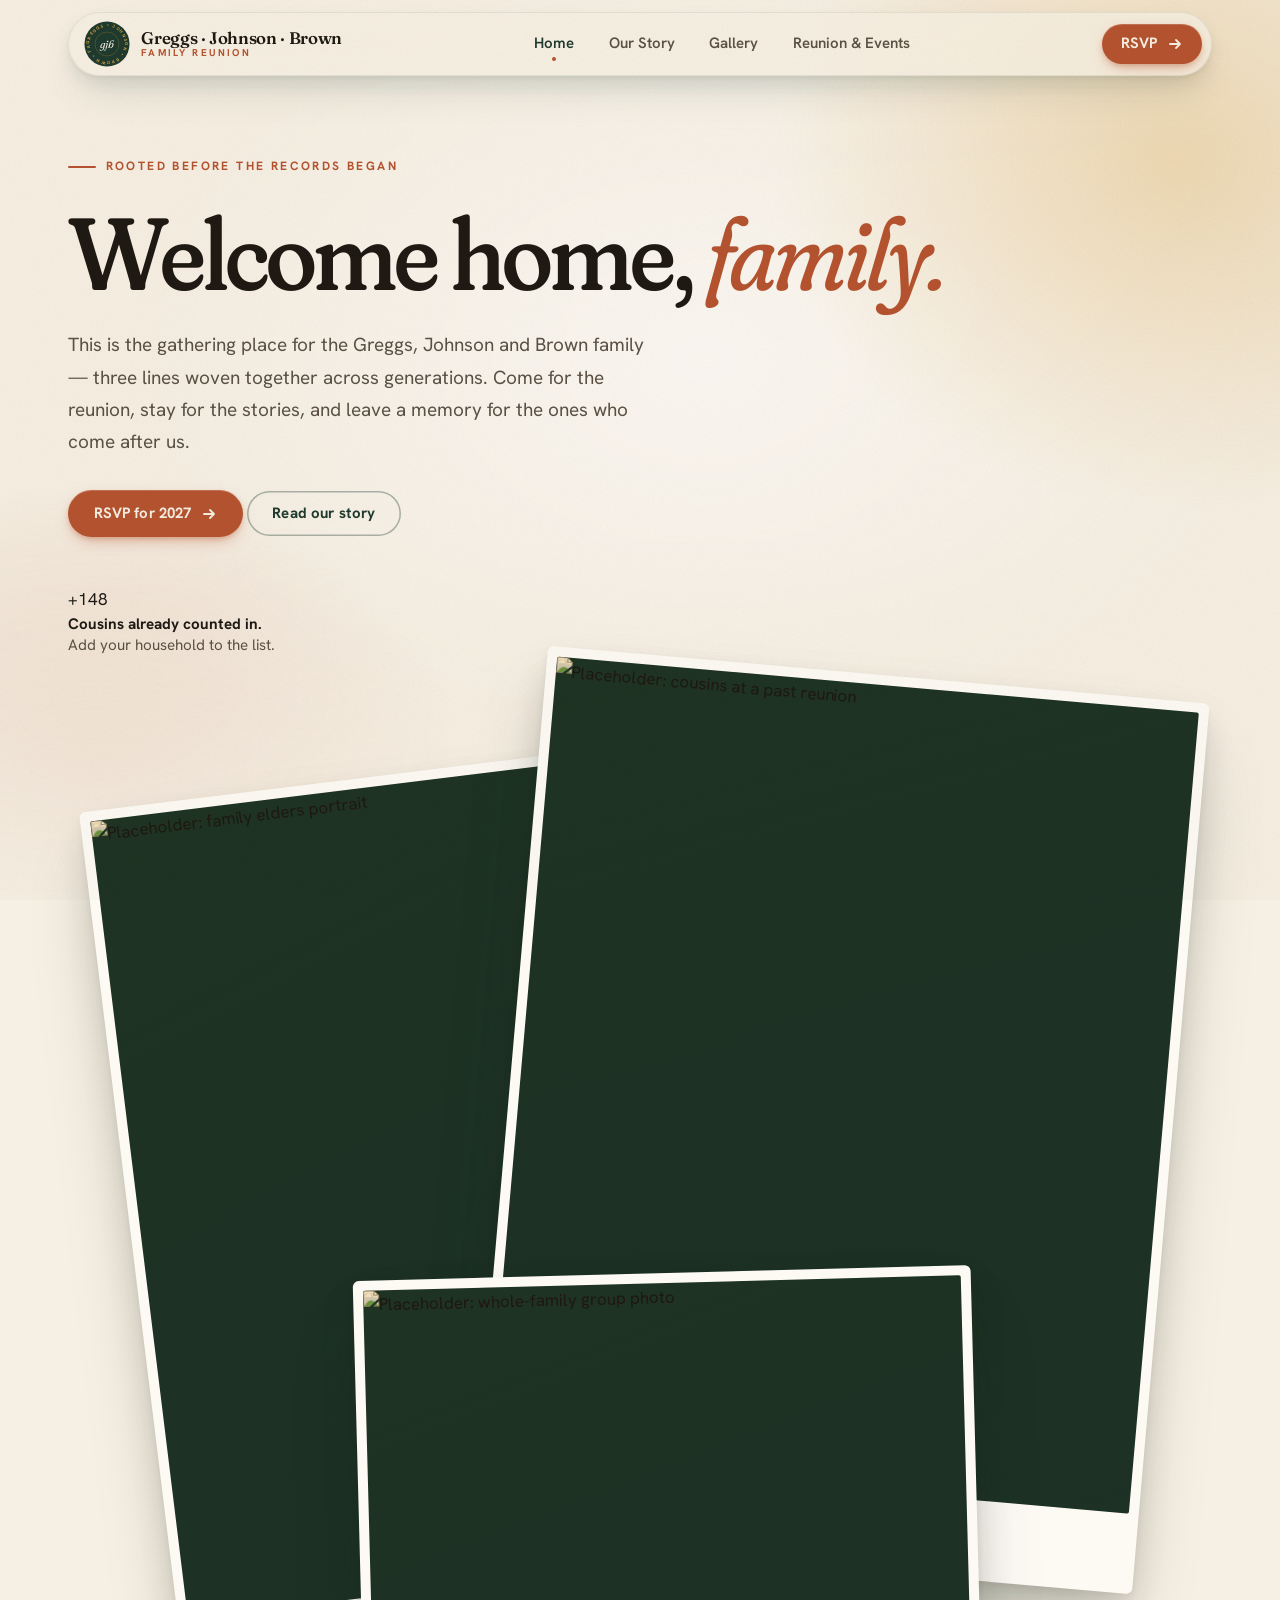
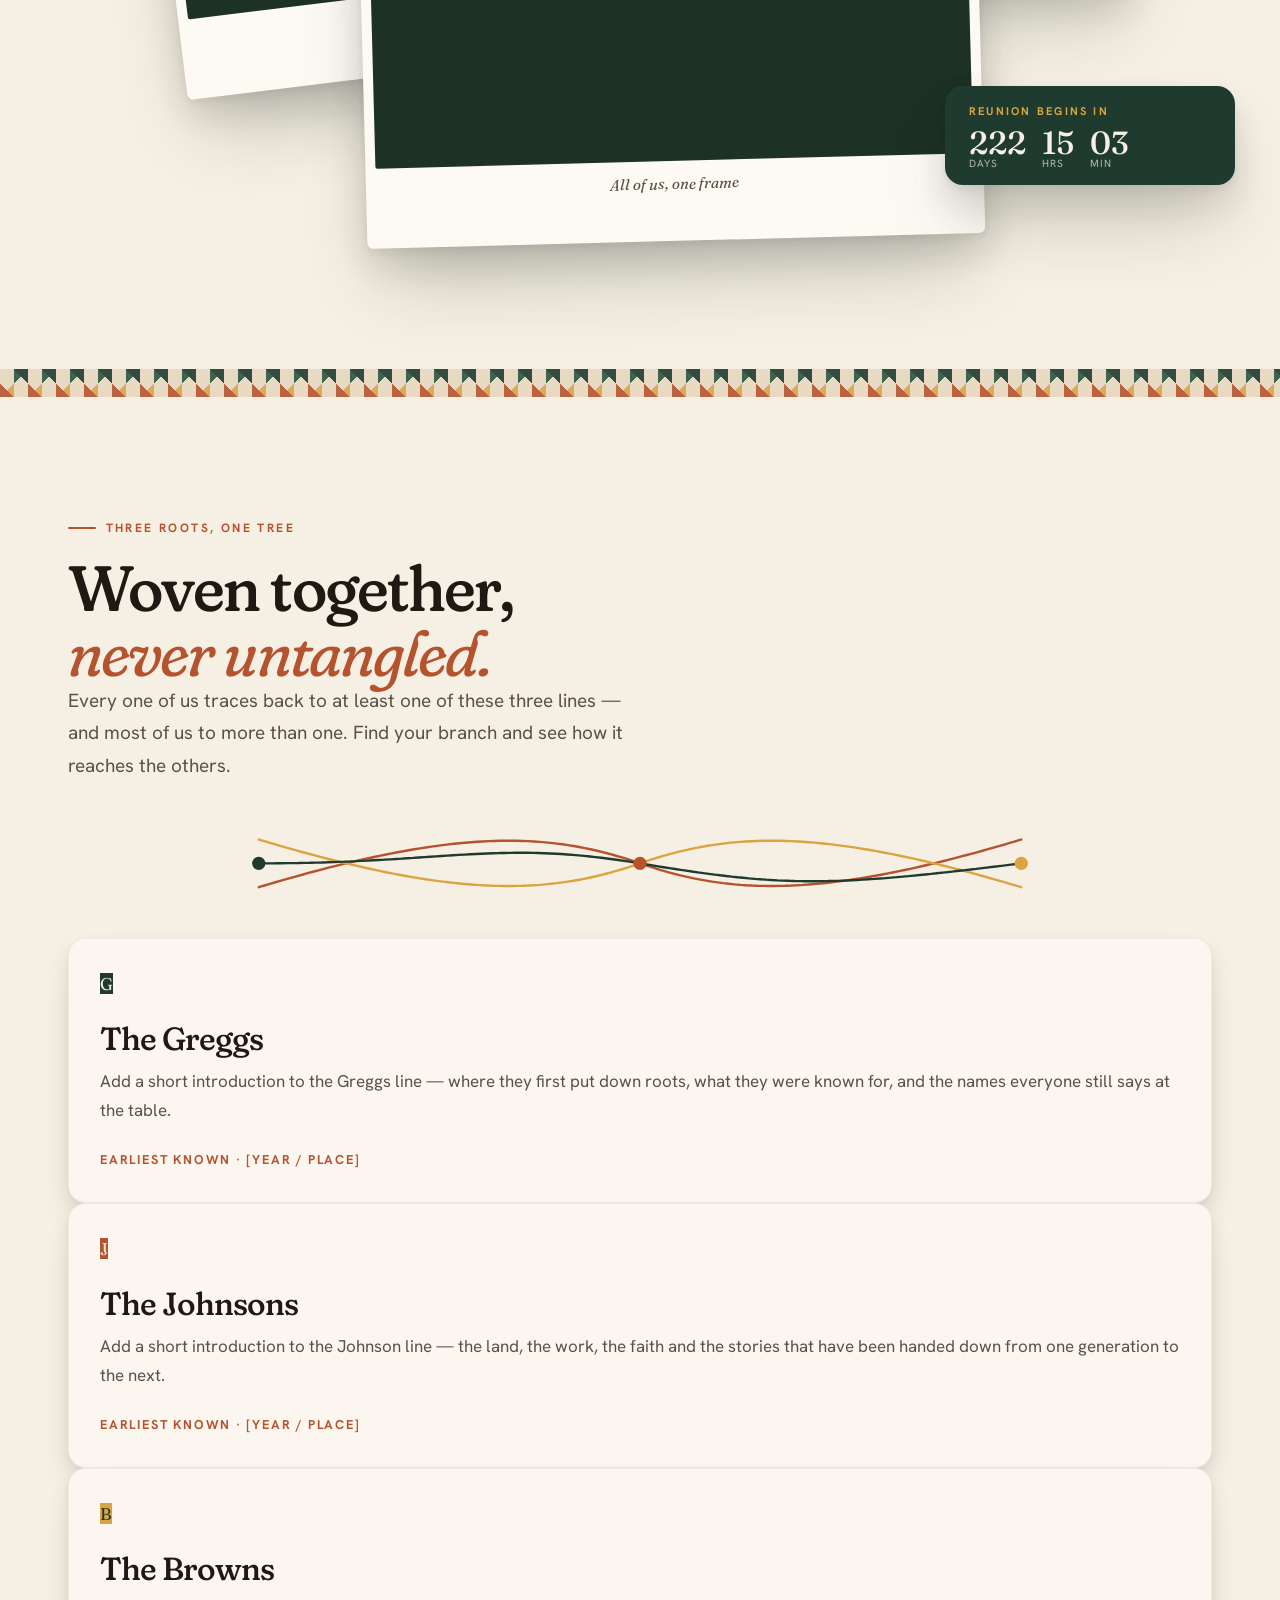
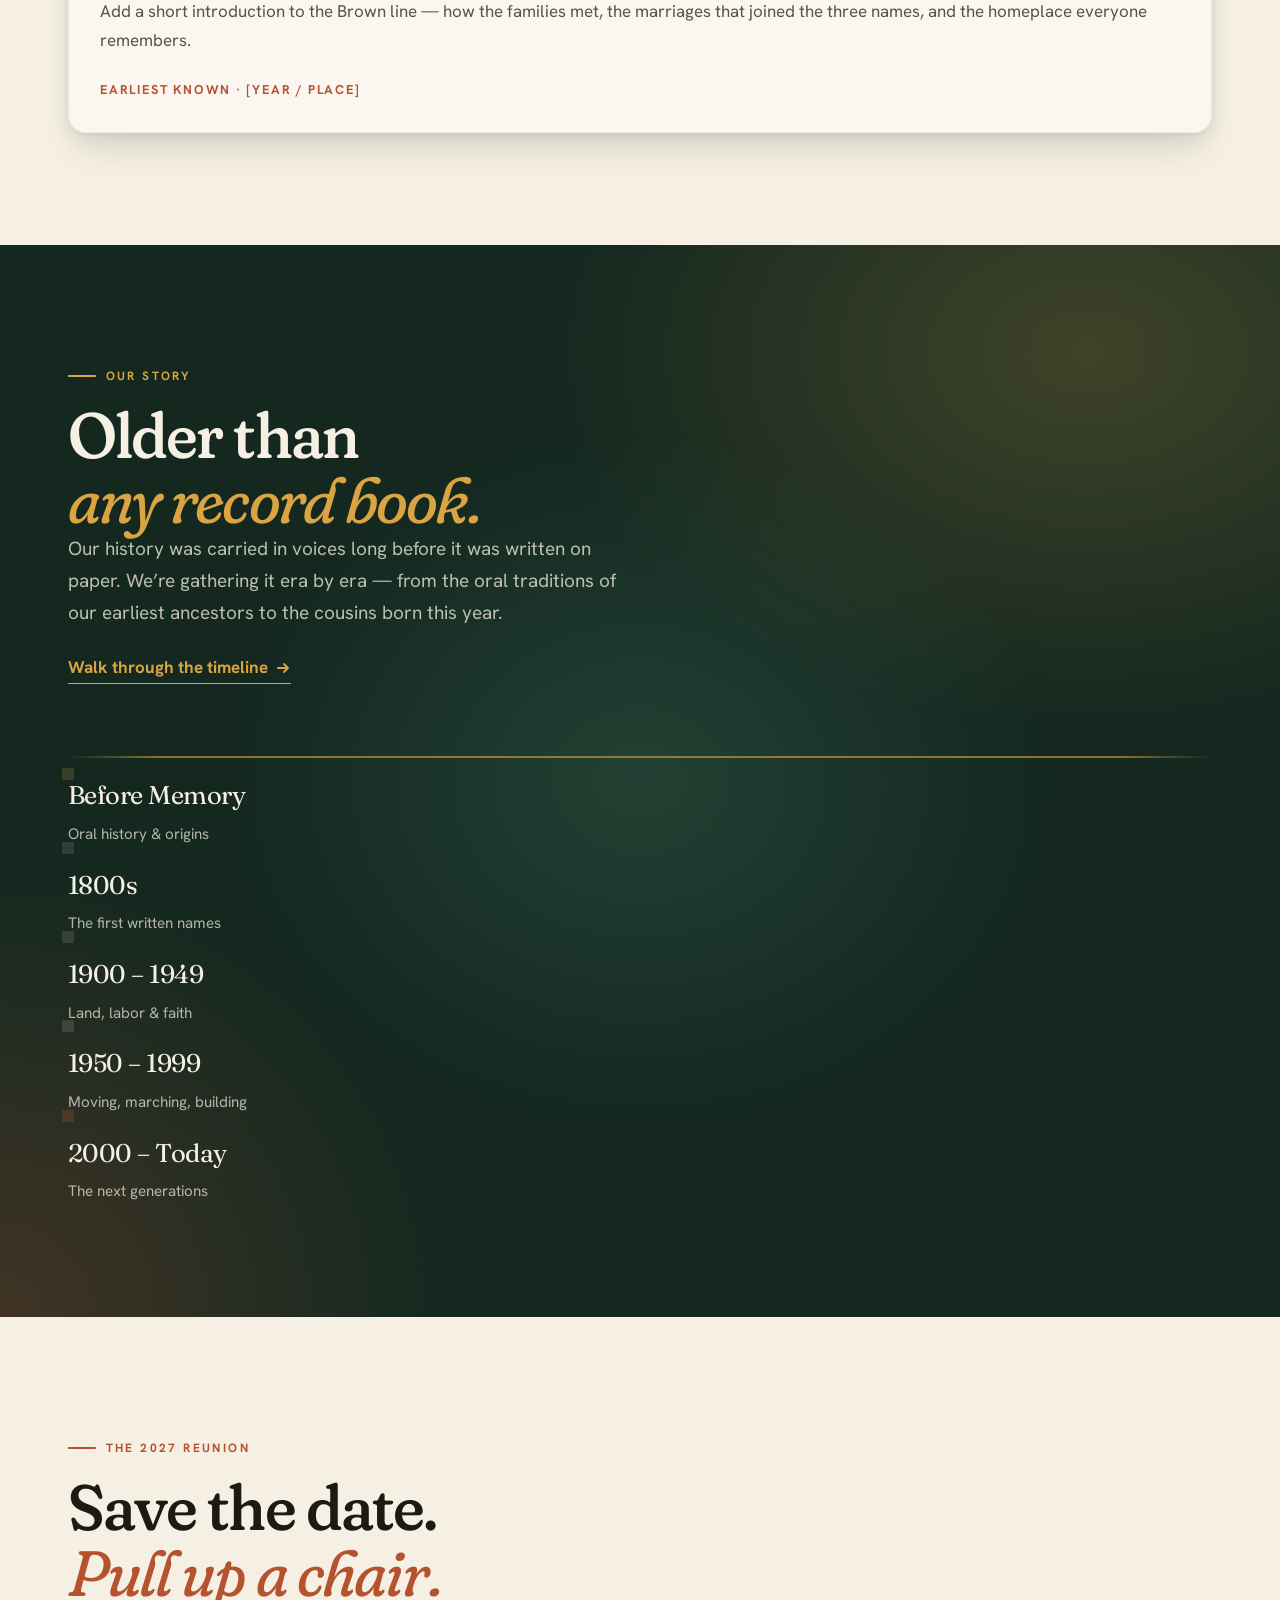
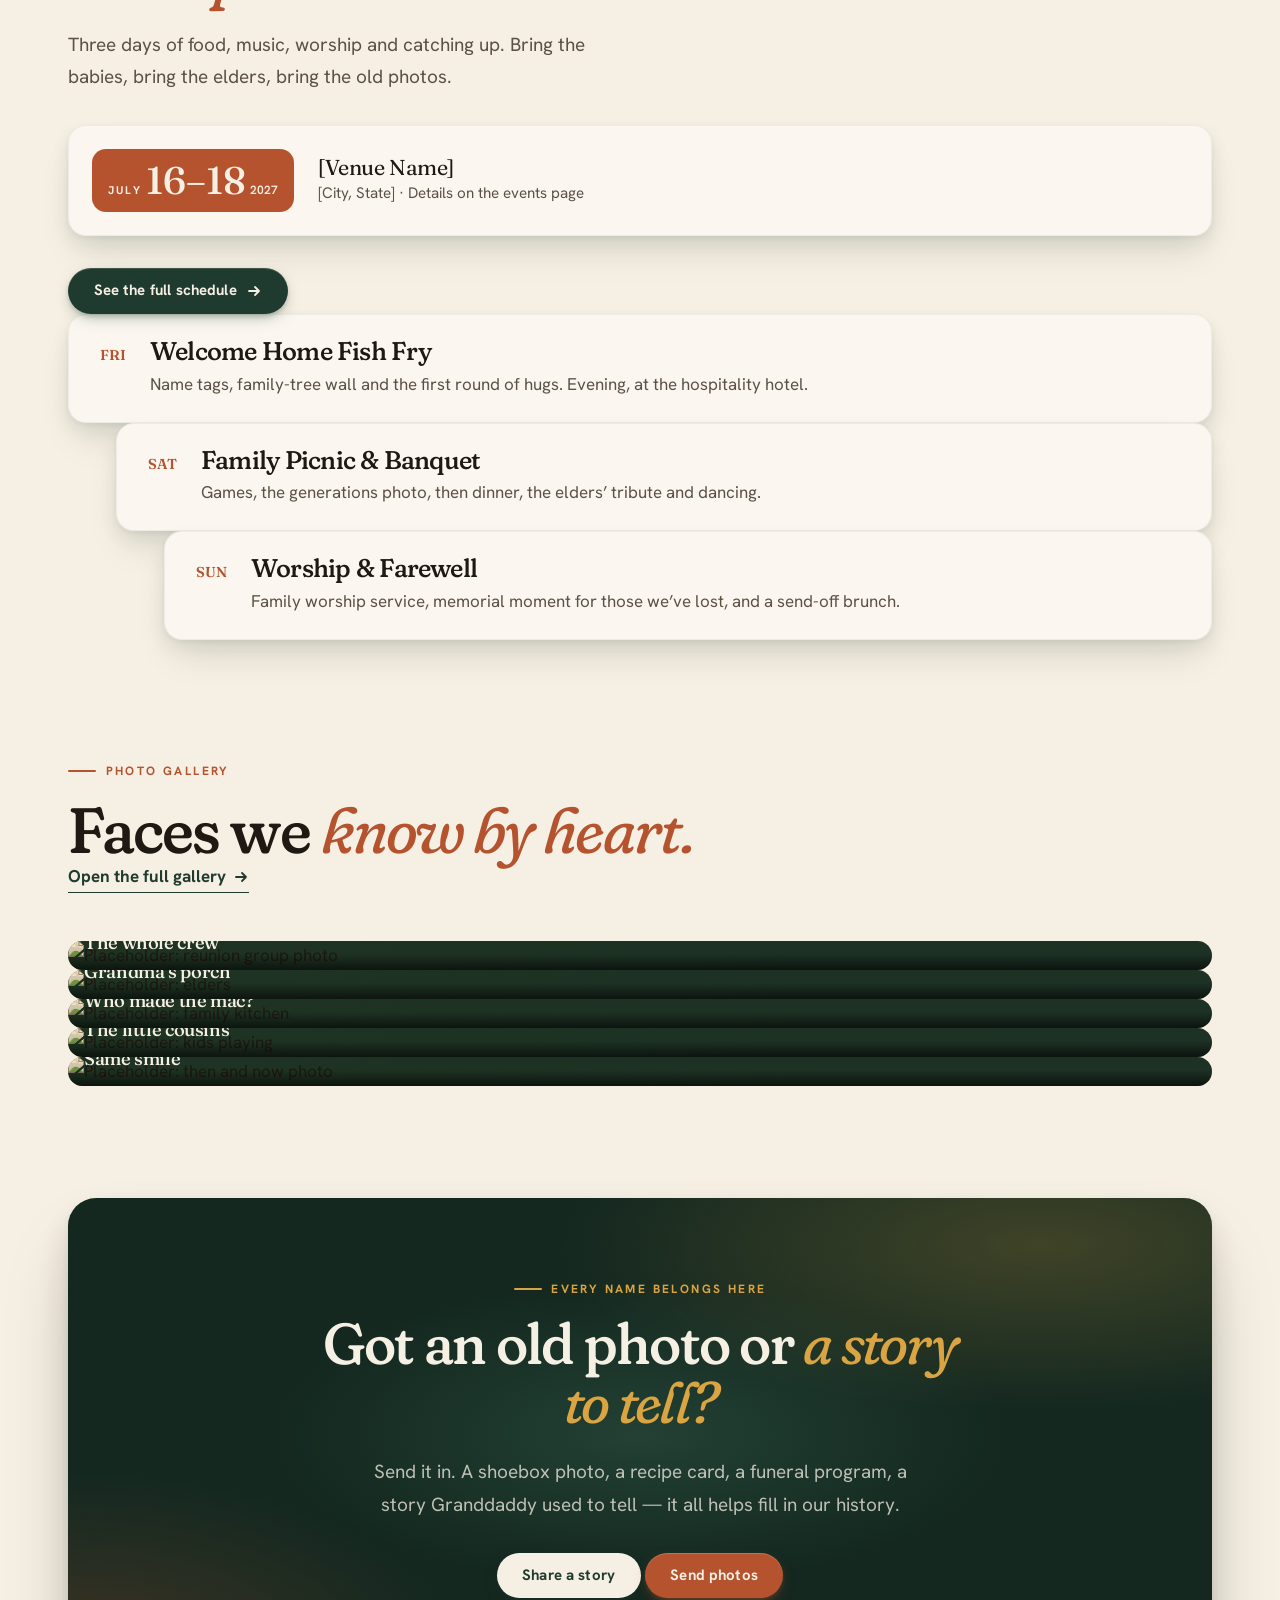
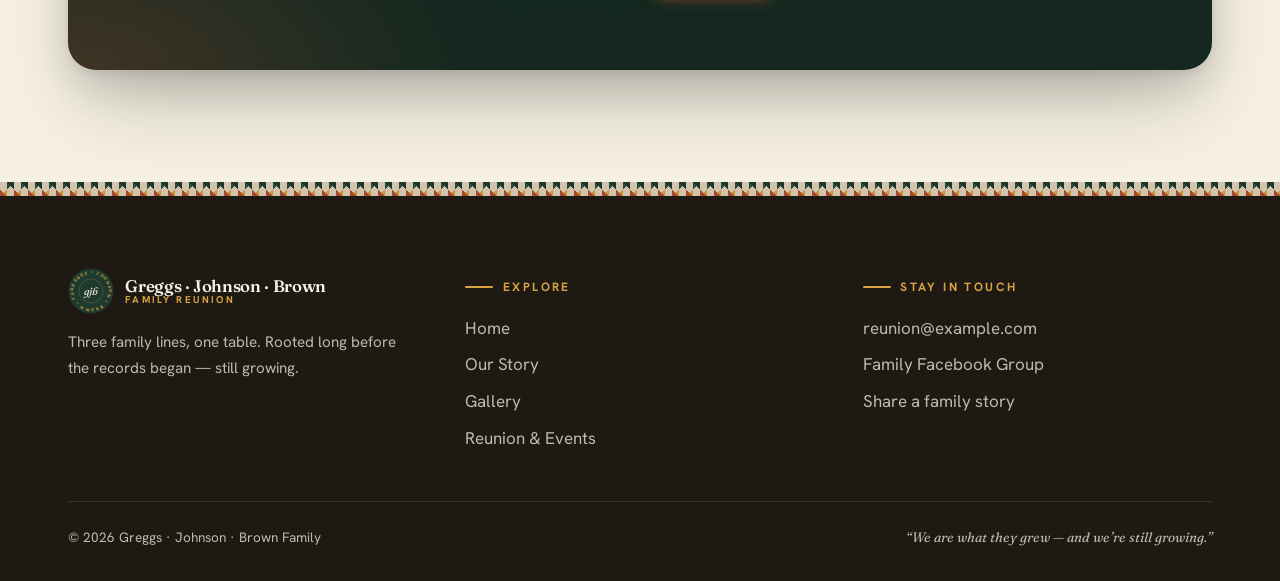
==== index.html @ fdebd54a "Greggs Johnson Brown family reunion website Home, Our Story (history by era), Gallery with family tr" ====
<!doctype html>
<html lang="en">
<head>
  <meta charset="utf-8">
  <meta name="viewport" content="width=device-width, initial-scale=1">
  <title>Greggs · Johnson · Brown Family Reunion</title>
  <meta name="description" content="Welcome home. The official gathering place for the Greggs, Johnson and Brown family — our story, our photos and our reunion.">
  <link rel="preconnect" href="https://fonts.googleapis.com">
  <link rel="preconnect" href="https://fonts.gstatic.com" crossorigin>
  <link href="https://fonts.googleapis.com/css2?family=Fraunces:ital,opsz,wght,SOFT,WONK@0,9..144,300..700,0..100,0..1;1,9..144,300..700,0..100,0..1&family=Hanken+Grotesk:wght@400;500;600;700&display=swap" rel="stylesheet">
  <script src="https://cdn.tailwindcss.com"></script>
  <script src="assets/tw-config.js"></script>
  <link rel="stylesheet" href="assets/site.css">
  <style>
    .stack { position: relative; aspect-ratio: 1 / 1.05; }
    .stack .polaroid { position: absolute; width: 58%; }
    .stack .p1 { left: 2%; top: 8%; transform: rotate(-7deg); z-index: 1; }
    .stack .p2 { right: 0; top: 0; transform: rotate(5deg); z-index: 2; }
    .stack .p3 { left: 22%; bottom: 0; transform: rotate(-1.5deg); z-index: 3; width: 54%; }
    .stack .polaroid:hover { transform: rotate(0) translateY(-8px) scale(1.03); z-index: 5; }
    .float-count { position: absolute; z-index: 6; right: -2%; bottom: 6%; width: min(290px, 70%); }
    .braid path { stroke-dasharray: 6 0; }
    .root-card { transition: transform .6s var(--ease-spring); }
    .root-card:hover { transform: translateY(-6px); }
    .era-pill { transition: transform .5s var(--ease-spring); text-decoration: none; }
    .era-pill:hover { transform: translateY(-6px); }
    .era-pill:active { transform: translateY(-2px) scale(.98); }
    .era-pill:focus-visible { outline: 3px solid var(--gold); outline-offset: 4px; border-radius: 16px; }
    .era-pill .dot { transition: transform .5s var(--ease-spring); }
    .era-pill:hover .dot { transform: scale(1.5); }
    .mosaic a { display: block; height: 100%; text-decoration: none; }
    .mosaic a:hover img { transform: scale(1.06); }
    .mosaic a:active img { transform: scale(1.02); }
    .mosaic a:focus-visible { outline: 3px solid var(--gold); outline-offset: 4px; border-radius: var(--radius); }
  </style>
</head>
<body>
  <header id="site-header"></header>

  <main>
    <!-- HERO -->
    <section class="relative isolate" style="padding-block: var(--s-7) var(--s-8)">
      <div class="hero-bg"></div>
      <div class="wrap grid items-center gap-16 lg:grid-cols-[1.1fr_1fr]">
        <div>
          <p class="eyebrow rise d1">Rooted before the records began</p>
          <h1 class="rise d2" style="font-size: clamp(3rem, 8.5vw, 6.4rem); margin-top: var(--s-4)">
            Welcome home, <em>family.</em>
          </h1>
          <p class="lede rise d3" style="margin-top: var(--s-4)">
            This is the gathering place for the Greggs, Johnson and Brown family — three lines woven
            together across generations. Come for the reunion, stay for the stories, and leave a
            memory for the ones who come after us.
          </p>
          <div class="flex flex-wrap gap-3 rise d4" style="margin-top: var(--s-5)">
            <a class="btn btn-clay" href="events.html#rsvp">RSVP for 2027
              <svg width="16" height="16" viewBox="0 0 16 16" fill="none" aria-hidden="true"><path d="M3 8h10m-4-4 4 4-4 4" stroke="currentColor" stroke-width="1.8" stroke-linecap="round" stroke-linejoin="round"/></svg>
            </a>
            <a class="btn btn-ghost" href="story.html">Read our story</a>
          </div>
          <div class="flex items-center gap-4 rise d5" style="margin-top: var(--s-6)">
            <div class="flex -space-x-3">
              <img class="h-11 w-11 rounded-full ring-4 ring-paper object-cover" src="https://placehold.co/88x88/2C5140/E6D6BE?text=+" alt="">
              <img class="h-11 w-11 rounded-full ring-4 ring-paper object-cover" src="https://placehold.co/88x88/B5532F/F6EFE3?text=+" alt="">
              <img class="h-11 w-11 rounded-full ring-4 ring-paper object-cover" src="https://placehold.co/88x88/D9A441/1F3A2E?text=+" alt="">
              <span class="grid h-11 w-11 place-items-center rounded-full bg-leaf text-paper text-xs font-bold ring-4 ring-paper">+148</span>
            </div>
            <p style="font-size:.95rem;color:var(--ink-soft);line-height:1.4"><b style="color:var(--ink)">Cousins already counted in.</b><br>Add your household to the list.</p>
          </div>
        </div>

        <div class="relative rise d3">
          <div class="stack">
            <figure class="polaroid p1">
              <div class="photo" style="aspect-ratio:4/5"><img src="https://placehold.co/600x750/2C5140/E6D6BE?text=Grandparents&font=playfair-display" alt="Placeholder: family elders portrait"></div>
              <figcaption>The elders, Sunday best</figcaption>
            </figure>
            <figure class="polaroid p2">
              <div class="photo" style="aspect-ratio:4/5"><img src="https://placehold.co/600x750/B5532F/F6EFE3?text=Cousins&font=playfair-display" alt="Placeholder: cousins at a past reunion"></div>
              <figcaption>Cousins, every summer</figcaption>
            </figure>
            <figure class="polaroid p3">
              <div class="photo" style="aspect-ratio:5/4"><img src="https://placehold.co/700x560/1F3A2E/D9A441?text=The+Whole+Family&font=playfair-display" alt="Placeholder: whole-family group photo"></div>
              <figcaption>All of us, one frame</figcaption>
            </figure>
          </div>
          <div class="float-count card card-float hidden sm:block" style="padding: var(--s-3) var(--s-4); background: var(--leaf); color: var(--paper)">
            <p style="font-size:.7rem;letter-spacing:.2em;text-transform:uppercase;font-weight:700;color:var(--gold)">Reunion begins in</p>
            <div style="display:flex;gap:var(--s-3);margin-top:.4rem;font-family:Fraunces,serif;line-height:1">
              <div><b data-count="d" style="font-size:2rem;font-weight:500">--</b><span style="display:block;font-size:.65rem;opacity:.7;font-family:Hanken Grotesk;letter-spacing:.1em">DAYS</span></div>
              <div><b data-count="h" style="font-size:2rem;font-weight:500">--</b><span style="display:block;font-size:.65rem;opacity:.7;font-family:Hanken Grotesk;letter-spacing:.1em">HRS</span></div>
              <div><b data-count="m" style="font-size:2rem;font-weight:500">--</b><span style="display:block;font-size:.65rem;opacity:.7;font-family:Hanken Grotesk;letter-spacing:.1em">MIN</span></div>
            </div>
          </div>
        </div>
      </div>
    </section>

    <div class="quilt"></div>

    <!-- THREE ROOTS -->
    <section style="padding-block: var(--s-8)">
      <div class="wrap">
        <div class="grid gap-8 lg:grid-cols-2 lg:items-end reveal">
          <div>
            <p class="eyebrow">Three roots, one tree</p>
            <h2 style="font-size: clamp(2.4rem, 5.5vw, 4rem); margin-top: var(--s-3)">Woven together,<br><em>never untangled.</em></h2>
          </div>
          <p class="lede">Every one of us traces back to at least one of these three lines — and most of us to more than one. Find your branch and see how it reaches the others.</p>
        </div>

        <svg class="braid hidden lg:block reveal" viewBox="0 0 1200 70" fill="none" aria-hidden="true" style="width:100%;margin-top:var(--s-6)">
          <path d="M200 60 C 400 0, 500 0, 600 35 S 800 70, 1000 10" stroke="#B5532F" stroke-width="2.5" stroke-linecap="round"/>
          <path d="M200 10 C 400 70, 500 70, 600 35 S 800 0, 1000 60" stroke="#D9A441" stroke-width="2.5" stroke-linecap="round"/>
          <path d="M200 35 C 400 35, 450 10, 600 35 S 800 60, 1000 35" stroke="#1F3A2E" stroke-width="2.5" stroke-linecap="round"/>
          <circle cx="200" cy="35" r="7" fill="#1F3A2E"/><circle cx="600" cy="35" r="7" fill="#B5532F"/><circle cx="1000" cy="35" r="7" fill="#D9A441"/>
        </svg>

        <div class="grid gap-6 md:grid-cols-3" style="margin-top: var(--s-5)">
          <article class="root-card card reveal" style="padding: var(--s-5)">
            <span class="grid h-14 w-14 place-items-center rounded-full font-display text-2xl italic" style="background:var(--leaf);color:var(--paper)">G</span>
            <h3 style="font-size:2rem;margin-top:var(--s-4)">The Greggs</h3>
            <p style="margin-top:var(--s-2);color:var(--ink-soft)">Add a short introduction to the Greggs line — where they first put down roots, what they were known for, and the names everyone still says at the table.</p>
            <p style="margin-top:var(--s-4);font-size:.8rem;letter-spacing:.14em;text-transform:uppercase;font-weight:700;color:var(--clay)">Earliest known · [Year / Place]</p>
          </article>
          <article class="root-card card reveal" style="padding: var(--s-5); transition-delay:.08s">
            <span class="grid h-14 w-14 place-items-center rounded-full font-display text-2xl italic" style="background:var(--clay);color:var(--paper)">J</span>
            <h3 style="font-size:2rem;margin-top:var(--s-4)">The Johnsons</h3>
            <p style="margin-top:var(--s-2);color:var(--ink-soft)">Add a short introduction to the Johnson line — the land, the work, the faith and the stories that have been handed down from one generation to the next.</p>
            <p style="margin-top:var(--s-4);font-size:.8rem;letter-spacing:.14em;text-transform:uppercase;font-weight:700;color:var(--clay)">Earliest known · [Year / Place]</p>
          </article>
          <article class="root-card card reveal" style="padding: var(--s-5); transition-delay:.16s">
            <span class="grid h-14 w-14 place-items-center rounded-full font-display text-2xl italic" style="background:var(--gold);color:var(--leaf)">B</span>
            <h3 style="font-size:2rem;margin-top:var(--s-4)">The Browns</h3>
            <p style="margin-top:var(--s-2);color:var(--ink-soft)">Add a short introduction to the Brown line — how the families met, the marriages that joined the three names, and the homeplace everyone remembers.</p>
            <p style="margin-top:var(--s-4);font-size:.8rem;letter-spacing:.14em;text-transform:uppercase;font-weight:700;color:var(--clay)">Earliest known · [Year / Place]</p>
          </article>
        </div>
      </div>
    </section>

    <!-- STORY TEASER / TIMELINE -->
    <section class="section-dark" style="padding-block: var(--s-8)">
      <div class="wrap">
        <div class="grid gap-8 lg:grid-cols-[1fr_1fr] lg:items-end reveal">
          <div>
            <p class="eyebrow">Our story</p>
            <h2 style="font-size: clamp(2.4rem, 5.5vw, 4rem); margin-top: var(--s-3)">Older than<br><em>any record book.</em></h2>
          </div>
          <div>
            <p class="lede">Our history was carried in voices long before it was written on paper. We’re gathering it era by era — from the oral traditions of our earliest ancestors to the cousins born this year.</p>
            <a class="link" href="story.html" style="margin-top:var(--s-4);color:var(--gold)">Walk through the timeline
              <svg width="16" height="16" viewBox="0 0 16 16" fill="none" aria-hidden="true"><path d="M3 8h10m-4-4 4 4-4 4" stroke="currentColor" stroke-width="1.8" stroke-linecap="round" stroke-linejoin="round"/></svg>
            </a>
          </div>
        </div>

        <div class="relative reveal" style="margin-top: var(--s-7)">
          <div class="absolute left-0 right-0 hidden md:block" style="top: 11px; height: 2px; background: linear-gradient(90deg, transparent, rgba(217,164,65,.6) 8%, rgba(217,164,65,.6) 92%, transparent)"></div>
          <div class="grid gap-6 sm:grid-cols-2 md:grid-cols-5">
            <a class="era-pill relative block" href="story.html#before">
              <span class="dot block h-6 w-6 rounded-full" style="background:var(--gold);box-shadow:0 0 0 6px rgba(217,164,65,.18)"></span>
              <p class="font-display" style="font-size:1.6rem;margin-top:var(--s-3);letter-spacing:-.02em">Before Memory</p>
              <p style="font-size:.95rem;opacity:.7;margin-top:.25rem">Oral history & origins</p>
            </a>
            <a class="era-pill relative block" href="story.html#era-1800s">
              <span class="dot block h-6 w-6 rounded-full" style="background:var(--paper);box-shadow:0 0 0 6px rgba(246,239,227,.12)"></span>
              <p class="font-display" style="font-size:1.6rem;margin-top:var(--s-3);letter-spacing:-.02em">1800s</p>
              <p style="font-size:.95rem;opacity:.7;margin-top:.25rem">The first written names</p>
            </a>
            <a class="era-pill relative block" href="story.html#era-1900s">
              <span class="dot block h-6 w-6 rounded-full" style="background:var(--paper);box-shadow:0 0 0 6px rgba(246,239,227,.12)"></span>
              <p class="font-display" style="font-size:1.6rem;margin-top:var(--s-3);letter-spacing:-.02em">1900 – 1949</p>
              <p style="font-size:.95rem;opacity:.7;margin-top:.25rem">Land, labor & faith</p>
            </a>
            <a class="era-pill relative block" href="story.html#era-1950s">
              <span class="dot block h-6 w-6 rounded-full" style="background:var(--paper);box-shadow:0 0 0 6px rgba(246,239,227,.12)"></span>
              <p class="font-display" style="font-size:1.6rem;margin-top:var(--s-3);letter-spacing:-.02em">1950 – 1999</p>
              <p style="font-size:.95rem;opacity:.7;margin-top:.25rem">Moving, marching, building</p>
            </a>
            <a class="era-pill relative block" href="story.html#era-2000s">
              <span class="dot block h-6 w-6 rounded-full" style="background:var(--clay);box-shadow:0 0 0 6px rgba(181,83,47,.25)"></span>
              <p class="font-display" style="font-size:1.6rem;margin-top:var(--s-3);letter-spacing:-.02em">2000 – Today</p>
              <p style="font-size:.95rem;opacity:.7;margin-top:.25rem">The next generations</p>
            </a>
          </div>
        </div>
      </div>
    </section>

    <!-- REUNION PREVIEW -->
    <section style="padding-block: var(--s-8)">
      <div class="wrap grid gap-10 lg:grid-cols-[0.9fr_1.1fr]">
        <div class="reveal">
          <p class="eyebrow">The 2027 reunion</p>
          <h2 style="font-size: clamp(2.4rem, 5.5vw, 4rem); margin-top: var(--s-3)">Save the date.<br><em>Pull up a chair.</em></h2>
          <p class="lede" style="margin-top: var(--s-4)">Three days of food, music, worship and catching up. Bring the babies, bring the elders, bring the old photos.</p>
          <div class="card" style="margin-top: var(--s-5); padding: var(--s-4); display:flex; gap: var(--s-4); align-items:center">
            <div class="text-center" style="padding: var(--s-2) var(--s-3); border-radius: 14px; background: var(--clay); color: var(--paper); line-height:1">
              <span style="font-size:.7rem;letter-spacing:.2em;font-weight:700">JULY</span>
              <b class="font-display block" style="font-size:2.4rem;font-weight:500;margin-top:.2rem">16–18</b>
              <span style="font-size:.75rem;font-weight:600">2027</span>
            </div>
            <div>
              <p class="font-display" style="font-size:1.35rem;letter-spacing:-.02em;line-height:1.2">[Venue Name]</p>
              <p style="color:var(--ink-soft);font-size:.95rem">[City, State] · Details on the events page</p>
            </div>
          </div>
          <div class="flex flex-wrap gap-3" style="margin-top: var(--s-5)">
            <a class="btn" href="events.html">See the full schedule
              <svg width="16" height="16" viewBox="0 0 16 16" fill="none" aria-hidden="true"><path d="M3 8h10m-4-4 4 4-4 4" stroke="currentColor" stroke-width="1.8" stroke-linecap="round" stroke-linejoin="round"/></svg>
            </a>
          </div>
        </div>

        <ol class="grid gap-4 reveal" style="list-style:none;padding:0;margin:0">
          <li class="card" style="padding: var(--s-4) var(--s-5); display:grid; grid-template-columns:auto 1fr; gap: var(--s-4); align-items:start">
            <span class="font-display" style="font-size:.9rem;font-weight:600;color:var(--clay);padding-top:.3rem">FRI</span>
            <div><h3 style="font-size:1.6rem">Welcome Home Fish Fry</h3><p style="color:var(--ink-soft);margin-top:.35rem">Name tags, family-tree wall and the first round of hugs. Evening, at the hospitality hotel.</p></div>
          </li>
          <li class="card" style="padding: var(--s-4) var(--s-5); display:grid; grid-template-columns:auto 1fr; gap: var(--s-4); align-items:start; margin-left: clamp(0px, 4vw, 3rem)">
            <span class="font-display" style="font-size:.9rem;font-weight:600;color:var(--clay);padding-top:.3rem">SAT</span>
            <div><h3 style="font-size:1.6rem">Family Picnic & Banquet</h3><p style="color:var(--ink-soft);margin-top:.35rem">Games, the generations photo, then dinner, the elders’ tribute and dancing.</p></div>
          </li>
          <li class="card" style="padding: var(--s-4) var(--s-5); display:grid; grid-template-columns:auto 1fr; gap: var(--s-4); align-items:start; margin-left: clamp(0px, 8vw, 6rem)">
            <span class="font-display" style="font-size:.9rem;font-weight:600;color:var(--clay);padding-top:.3rem">SUN</span>
            <div><h3 style="font-size:1.6rem">Worship & Farewell</h3><p style="color:var(--ink-soft);margin-top:.35rem">Family worship service, memorial moment for those we’ve lost, and a send-off brunch.</p></div>
          </li>
        </ol>
      </div>
    </section>

    <!-- GALLERY PREVIEW -->
    <section style="padding-block: 0 var(--s-8)">
      <div class="wrap">
        <div class="flex flex-wrap items-end justify-between gap-6 reveal">
          <div>
            <p class="eyebrow">Photo gallery</p>
            <h2 style="font-size: clamp(2.4rem, 5.5vw, 4rem); margin-top: var(--s-3)">Faces we <em>know by heart.</em></h2>
          </div>
          <a class="link" href="gallery.html">Open the full gallery
            <svg width="16" height="16" viewBox="0 0 16 16" fill="none" aria-hidden="true"><path d="M3 8h10m-4-4 4 4-4 4" stroke="currentColor" stroke-width="1.8" stroke-linecap="round" stroke-linejoin="round"/></svg>
          </a>
        </div>
        <div class="mosaic grid grid-cols-2 gap-4 md:grid-cols-4 md:grid-rows-2 reveal" style="margin-top: var(--s-6); grid-auto-rows: 220px">
          <a href="gallery.html" class="photo col-span-2 row-span-2"><img src="https://placehold.co/900x900/1F3A2E/D9A441?text=Reunion+Group+Photo&font=playfair-display" alt="Placeholder: reunion group photo"><div class="cap"><span>Reunion</span><b>The whole crew</b></div></a>
          <a href="gallery.html" class="photo"><img src="https://placehold.co/500x500/B5532F/F6EFE3?text=Elders&font=playfair-display" alt="Placeholder: elders"><div class="cap"><span>1960s</span><b>Grandma’s porch</b></div></a>
          <a href="gallery.html" class="photo"><img src="https://placehold.co/500x500/2C5140/E6D6BE?text=Kitchen&font=playfair-display" alt="Placeholder: family kitchen"><div class="cap"><span>Food</span><b>Who made the mac?</b></div></a>
          <a href="gallery.html" class="photo"><img src="https://placehold.co/500x500/D9A441/1F3A2E?text=Kids&font=playfair-display" alt="Placeholder: kids playing"><div class="cap"><span>Next gen</span><b>The little cousins</b></div></a>
          <a href="gallery.html" class="photo"><img src="https://placehold.co/500x500/142820/E6D6BE?text=Then+%26+Now&font=playfair-display" alt="Placeholder: then and now photo"><div class="cap"><span>Then &amp; now</span><b>Same smile</b></div></a>
        </div>
      </div>
    </section>

    <!-- SHARE CTA -->
    <section style="padding-bottom: var(--s-8)">
      <div class="wrap">
        <div class="section-dark card-float reveal" style="border-radius: 28px; padding: clamp(2rem, 6vw, 4.5rem); text-align:center">
          <p class="eyebrow" style="justify-content:center">Every name belongs here</p>
          <h2 style="font-size: clamp(2.2rem, 5vw, 3.6rem); margin: var(--s-3) auto 0; max-width: 18ch">Got an old photo or <em>a story to tell?</em></h2>
          <p class="lede" style="margin: var(--s-4) auto 0">Send it in. A shoebox photo, a recipe card, a funeral program, a story Granddaddy used to tell — it all helps fill in our history.</p>
          <div class="flex flex-wrap justify-center gap-3" style="margin-top: var(--s-5)">
            <a class="btn btn-light" href="story.html#share">Share a story</a>
            <a class="btn btn-clay" href="gallery.html#upload">Send photos</a>
          </div>
        </div>
      </div>
    </section>
  </main>

  <footer id="site-footer"></footer>
  <script src="assets/site.js"></script>
</body>
</html>
---- assets/site.css ----
/* ==========================================================
   Greggs · Johnson · Brown Family Reunion — shared styles
   ========================================================== */
:root {
  /* Brand */
  --paper: #F6EFE3;
  --paper-2: #EFE4D2;
  --paper-3: #E6D6BE;
  --leaf: #1F3A2E;      /* magnolia green — primary */
  --leaf-2: #2C5140;
  --leaf-deep: #142820;
  --clay: #B5532F;      /* red clay — accent */
  --clay-2: #9A4224;
  --gold: #D9A441;      /* harvest gold */
  --ink: #1E1913;
  --ink-soft: #5B5145;

  /* Spacing tokens */
  --s-1: 0.5rem;  --s-2: 0.75rem; --s-3: 1rem;  --s-4: 1.5rem;
  --s-5: 2rem;    --s-6: 3rem;    --s-7: 4.5rem; --s-8: 7rem;

  --radius: 18px;
  --ease-spring: cubic-bezier(.34, 1.4, .64, 1);
  --ease-out: cubic-bezier(.16, 1, .3, 1);

  /* Layered, tinted shadows */
  --sh-1: 0 1px 2px rgba(31,58,46,.06), 0 2px 6px rgba(31,58,46,.05);
  --sh-2: 0 2px 4px rgba(31,58,46,.05), 0 8px 18px rgba(31,58,46,.08), 0 22px 40px -12px rgba(31,58,46,.14);
  --sh-3: 0 4px 8px rgba(30,25,19,.06), 0 18px 36px rgba(30,25,19,.12), 0 44px 80px -20px rgba(31,58,46,.28);
}

* { box-sizing: border-box; }
html { scroll-behavior: smooth; }
body {
  margin: 0;
  background: var(--paper);
  color: var(--ink);
  font-family: 'Hanken Grotesk', system-ui, sans-serif;
  font-size: 1.0625rem;
  line-height: 1.7;
  -webkit-font-smoothing: antialiased;
}
/* Paper grain */
body::before {
  content: ""; position: fixed; inset: 0; z-index: 100; pointer-events: none; opacity: .32; mix-blend-mode: multiply;
  background-image: url("data:image/svg+xml,%3Csvg xmlns='http://www.w3.org/2000/svg' width='220' height='220'%3E%3Cfilter id='n'%3E%3CfeTurbulence type='fractalNoise' baseFrequency='.85' numOctaves='3' stitchTiles='stitch'/%3E%3CfeColorMatrix values='0 0 0 0 .35 0 0 0 0 .28 0 0 0 0 .2 0 0 0 .22 0'/%3E%3C/filter%3E%3Crect width='100%25' height='100%25' filter='url(%23n)'/%3E%3C/svg%3E");
}

.font-display { font-family: 'Fraunces', Georgia, serif; font-optical-sizing: auto; }
h1, h2, h3, .h-display {
  font-family: 'Fraunces', Georgia, serif;
  font-weight: 500;
  letter-spacing: -0.03em;
  line-height: 1.02;
  margin: 0;
  font-variation-settings: "SOFT" 100, "WONK" 0;
}
h1 em, h2 em, h3 em { font-style: italic; font-weight: 400; color: var(--clay); font-variation-settings: "SOFT" 100, "WONK" 1; }
p { margin: 0; }
a { color: inherit; }
img { display: block; max-width: 100%; }

.wrap { width: 100%; max-width: 1240px; margin: 0 auto; padding-inline: var(--s-4); }
@media (min-width: 768px) { .wrap { padding-inline: var(--s-6); } }

.eyebrow {
  display: inline-flex; align-items: center; gap: .6rem;
  font-size: .75rem; font-weight: 700; letter-spacing: .2em; text-transform: uppercase; color: var(--clay);
}
.eyebrow::before { content: ""; width: 28px; height: 2px; background: currentColor; border-radius: 2px; }
.lede { font-size: 1.1875rem; color: var(--ink-soft); max-width: 36rem; }

/* ---------- Buttons ---------- */
.btn {
  --bg: var(--leaf); --fg: var(--paper);
  display: inline-flex; align-items: center; gap: .6rem;
  padding: .95rem 1.6rem; border-radius: 999px; border: 0; cursor: pointer;
  background: var(--bg); color: var(--fg);
  font: 700 .9375rem/1 'Hanken Grotesk', sans-serif; letter-spacing: .01em; text-decoration: none;
  box-shadow: 0 1px 0 rgba(255,255,255,.15) inset, 0 6px 16px -6px rgba(31,58,46,.55), 0 2px 4px rgba(31,58,46,.15);
  transition: transform .45s var(--ease-spring), opacity .2s;
  position: relative;
}
.btn svg { transition: transform .45s var(--ease-spring); }
.btn:hover { transform: translateY(-2px); }
.btn:hover svg { transform: translateX(3px); }
.btn:active { transform: translateY(1px) scale(.98); }
.btn:focus-visible, .link:focus-visible, .chip:focus-visible, .nav-link:focus-visible, .tile:focus-visible, .era-link:focus-visible, .icon-btn:focus-visible {
  outline: 3px solid var(--gold); outline-offset: 3px;
}
.btn-clay { --bg: var(--clay); box-shadow: 0 1px 0 rgba(255,255,255,.18) inset, 0 6px 16px -6px rgba(181,83,47,.6), 0 2px 4px rgba(181,83,47,.2); }
.btn-ghost { --bg: transparent; --fg: var(--leaf); box-shadow: inset 0 0 0 1.5px rgba(31,58,46,.35); }
.btn-ghost:hover { box-shadow: inset 0 0 0 1.5px var(--leaf); }
.btn-light { --bg: var(--paper); --fg: var(--leaf); }

.link {
  font-weight: 700; color: var(--leaf); text-decoration: none; display: inline-flex; align-items: center; gap: .45rem;
  background: linear-gradient(currentColor, currentColor) 0 100% / 100% 1.5px no-repeat; padding-bottom: 2px;
}
.link svg { transition: transform .45s var(--ease-spring); }
.link:hover svg { transform: translateX(4px); }
.link:hover { color: var(--clay); }
.link:active { opacity: .7; }

/* ---------- Nav ---------- */
.site-header { position: sticky; top: 0; z-index: 50; padding-top: var(--s-2); }
.nav {
  display: flex; align-items: center; justify-content: space-between; gap: var(--s-3);
  padding: .55rem .6rem .55rem 1rem; border-radius: 999px;
  background: rgba(246,239,227,.82); backdrop-filter: blur(14px) saturate(1.3); -webkit-backdrop-filter: blur(14px) saturate(1.3);
  box-shadow: var(--sh-2), inset 0 0 0 1px rgba(31,58,46,.08);
}
.brand { display: flex; align-items: center; gap: .7rem; text-decoration: none; }
.brand-name { font-family: 'Fraunces', serif; font-weight: 600; font-size: 1.05rem; letter-spacing: -0.02em; line-height: 1.1; }
.brand-name small { display: block; font-family: 'Hanken Grotesk', sans-serif; font-size: .62rem; letter-spacing: .22em; text-transform: uppercase; color: var(--clay); font-weight: 700; }
.nav-links { display: none; gap: .25rem; align-items: center; }
.nav-link {
  text-decoration: none; font-weight: 600; font-size: .9375rem; padding: .55rem .95rem; border-radius: 999px; color: var(--ink-soft);
  transition: transform .35s var(--ease-spring);
  position: relative;
}
.nav-link::after {
  content: ""; position: absolute; left: 50%; bottom: .3rem; width: 4px; height: 4px; margin-left: -2px; border-radius: 50%; background: var(--clay);
  opacity: 0; transform: scale(0); transition: transform .4s var(--ease-spring), opacity .2s;
}
.nav-link:hover { color: var(--leaf); }
.nav-link:hover::after, .nav-link[aria-current="page"]::after { opacity: 1; transform: scale(1); }
.nav-link[aria-current="page"] { color: var(--leaf); }
.nav-link:active { transform: scale(.96); }
.nav .btn { padding: .75rem 1.2rem; }
.icon-btn {
  display: inline-grid; place-items: center; width: 44px; height: 44px; border-radius: 50%; border: 0; cursor: pointer;
  background: var(--leaf); color: var(--paper); transition: transform .35s var(--ease-spring);
}
.icon-btn:hover { transform: rotate(-8deg) scale(1.05); }
.icon-btn:active { transform: scale(.92); }
.mobile-menu {
  position: absolute; left: var(--s-4); right: var(--s-4); top: calc(100% + .5rem);
  background: var(--paper); border-radius: 24px; padding: var(--s-3); box-shadow: var(--sh-3);
  display: grid; gap: .25rem;
  opacity: 0; transform: translateY(-8px) scale(.98); pointer-events: none; transition: opacity .25s, transform .45s var(--ease-spring);
}
.mobile-menu.open { opacity: 1; transform: none; pointer-events: auto; }
.mobile-menu .nav-link { font-size: 1.125rem; padding: .85rem 1rem; }
@media (min-width: 900px) {
  .nav-links { display: flex; }
  .menu-toggle, .mobile-menu { display: none; }
}

/* ---------- Seal / monogram ---------- */
.seal { width: 46px; height: 46px; flex: none; }
.seal-spin { animation: spin 40s linear infinite; transform-origin: center; }
@keyframes spin { to { transform: rotate(360deg); } }

/* ---------- Surfaces ---------- */
.card {
  background: #FBF7F0; border-radius: var(--radius); box-shadow: var(--sh-2), inset 0 0 0 1px rgba(31,58,46,.06);
}
.card-float { box-shadow: var(--sh-3); }

/* Image treatment: color multiply + bottom gradient */
.photo { position: relative; overflow: hidden; border-radius: var(--radius); background: var(--leaf); isolation: isolate; }
.photo img { width: 100%; height: 100%; object-fit: cover; transition: transform .9s var(--ease-out); filter: sepia(.25) saturate(.9); }
.photo::before { content: ""; position: absolute; inset: 0; z-index: 1; background: linear-gradient(160deg, rgba(217,164,65,.35), rgba(181,83,47,.25)); mix-blend-mode: multiply; pointer-events: none; }
.photo::after { content: ""; position: absolute; inset: 0; z-index: 1; background: linear-gradient(to top, rgba(0,0,0,.6), transparent 55%); pointer-events: none; }
.photo .cap { position: absolute; left: var(--s-3); right: var(--s-3); bottom: var(--s-3); z-index: 2; color: var(--paper); }
.photo .cap b { display: block; font-family: 'Fraunces', serif; font-weight: 500; font-size: 1.15rem; letter-spacing: -0.02em; line-height: 1.2; }
.photo .cap span { font-size: .78rem; letter-spacing: .14em; text-transform: uppercase; opacity: .85; font-weight: 600; }

/* Polaroid */
.polaroid {
  background: #FDFAF4; padding: 10px 10px 44px; border-radius: 6px; box-shadow: var(--sh-3);
  transition: transform .6s var(--ease-spring);
}
.polaroid .photo { border-radius: 2px; }
.polaroid .photo::after { display: none; }
.polaroid figcaption { font-family: 'Fraunces', serif; font-style: italic; font-size: .95rem; color: var(--ink-soft); text-align: center; margin-top: .6rem; }

/* ---------- Quilt pattern band ---------- */
.quilt {
  height: 28px;
  background:
    linear-gradient(45deg, var(--clay) 25%, transparent 25%) 0 0 / 28px 28px,
    linear-gradient(-45deg, var(--gold) 25%, transparent 25%) 14px 0 / 28px 28px,
    linear-gradient(45deg, transparent 75%, var(--leaf) 75%) 0 0 / 28px 28px,
    linear-gradient(-45deg, transparent 75%, var(--leaf-2) 75%) 14px 0 / 28px 28px,
    var(--paper-3);
  opacity: .9;
}
.quilt-thin { height: 14px; background-size: 14px 14px; background-position: 0 0, 7px 0, 0 0, 7px 0; }

/* ---------- Dark section ---------- */
.section-dark {
  position: relative; color: var(--paper); background: var(--leaf-deep); overflow: hidden; isolation: isolate;
}
.section-dark::before {
  content: ""; position: absolute; inset: 0; z-index: -1;
  background:
    radial-gradient(60% 50% at 85% 10%, rgba(217,164,65,.22), transparent 70%),
    radial-gradient(50% 60% at 0% 100%, rgba(181,83,47,.28), transparent 70%),
    radial-gradient(40% 40% at 50% 50%, rgba(44,81,64,.6), transparent 80%);
}
.section-dark .lede { color: rgba(246,239,227,.75); }
.section-dark .eyebrow { color: var(--gold); }
.section-dark h2 em { color: var(--gold); }

/* ---------- Hero backdrop ---------- */
.hero-bg {
  position: absolute; inset: 0; z-index: -1; pointer-events: none;
  -webkit-mask-image: linear-gradient(to bottom, #000 60%, transparent);
          mask-image: linear-gradient(to bottom, #000 60%, transparent);
  background:
    radial-gradient(45% 55% at 92% 18%, rgba(217,164,65,.30), transparent 70%),
    radial-gradient(40% 45% at 8% 85%, rgba(181,83,47,.16), transparent 70%),
    radial-gradient(60% 60% at 55% 40%, rgba(255,255,255,.55), transparent 75%);
}

/* ---------- Chips / filters ---------- */
.chip {
  border: 0; cursor: pointer; font: 600 .875rem/1 'Hanken Grotesk', sans-serif; padding: .7rem 1.1rem; border-radius: 999px;
  background: transparent; color: var(--ink-soft); box-shadow: inset 0 0 0 1.5px rgba(31,58,46,.18);
  transition: transform .4s var(--ease-spring);
}
.chip:hover { color: var(--leaf); box-shadow: inset 0 0 0 1.5px var(--leaf); }
.chip:active { transform: scale(.95); }
.chip[aria-pressed="true"] { background: var(--leaf); color: var(--paper); box-shadow: 0 6px 14px -6px rgba(31,58,46,.6); }

/* ---------- Countdown ---------- */
.count { display: grid; grid-template-columns: repeat(4, 1fr); gap: var(--s-2); }
.count div { text-align: center; padding: var(--s-3) var(--s-1); border-radius: 14px; background: rgba(246,239,227,.07); box-shadow: inset 0 0 0 1px rgba(246,239,227,.12); }
.count b { display: block; font-family: 'Fraunces', serif; font-weight: 500; font-size: clamp(1.8rem, 5vw, 2.6rem); letter-spacing: -0.03em; line-height: 1; font-variant-numeric: tabular-nums; }
.count span { font-size: .68rem; letter-spacing: .2em; text-transform: uppercase; opacity: .7; font-weight: 700; }

/* ---------- Forms ---------- */
.field { display: grid; gap: .4rem; }
.field label { font-size: .8rem; font-weight: 700; letter-spacing: .08em; text-transform: uppercase; color: var(--ink-soft); }
.field input, .field select, .field textarea {
  font: inherit; font-size: 1rem; padding: .85rem 1rem; border-radius: 12px; border: 0; background: #fff; color: var(--ink);
  box-shadow: inset 0 0 0 1.5px rgba(31,58,46,.15);
}
.field input:hover, .field select:hover, .field textarea:hover { box-shadow: inset 0 0 0 1.5px rgba(31,58,46,.35); }
.field input:focus-visible, .field select:focus-visible, .field textarea:focus-visible { outline: none; box-shadow: inset 0 0 0 2px var(--leaf), 0 0 0 4px rgba(217,164,65,.35); }

/* ---------- Reveal ---------- */
.reveal { opacity: 0; transform: translateY(24px); transition: opacity .9s var(--ease-out), transform 1s var(--ease-out); }
.reveal.is-in { opacity: 1; transform: none; }
@media (prefers-reduced-motion: reduce) {
  .reveal { opacity: 1; transform: none; }
  .seal-spin { animation: none; }
  html { scroll-behavior: auto; }
}

/* Page-load stagger */
.rise { opacity: 0; transform: translateY(18px); animation: rise 1s var(--ease-out) forwards; }
@keyframes rise { to { opacity: 1; transform: none; } }
.d1 { animation-delay: .08s; } .d2 { animation-delay: .18s; } .d3 { animation-delay: .3s; } .d4 { animation-delay: .44s; } .d5 { animation-delay: .6s; }

/* ---------- Footer ---------- */
.site-footer { background: var(--ink); color: rgba(246,239,227,.75); }
.site-footer a { text-decoration: none; }
.site-footer a:hover { color: var(--gold); }
.site-footer a:focus-visible { outline: 3px solid var(--gold); outline-offset: 3px; border-radius: 4px; }
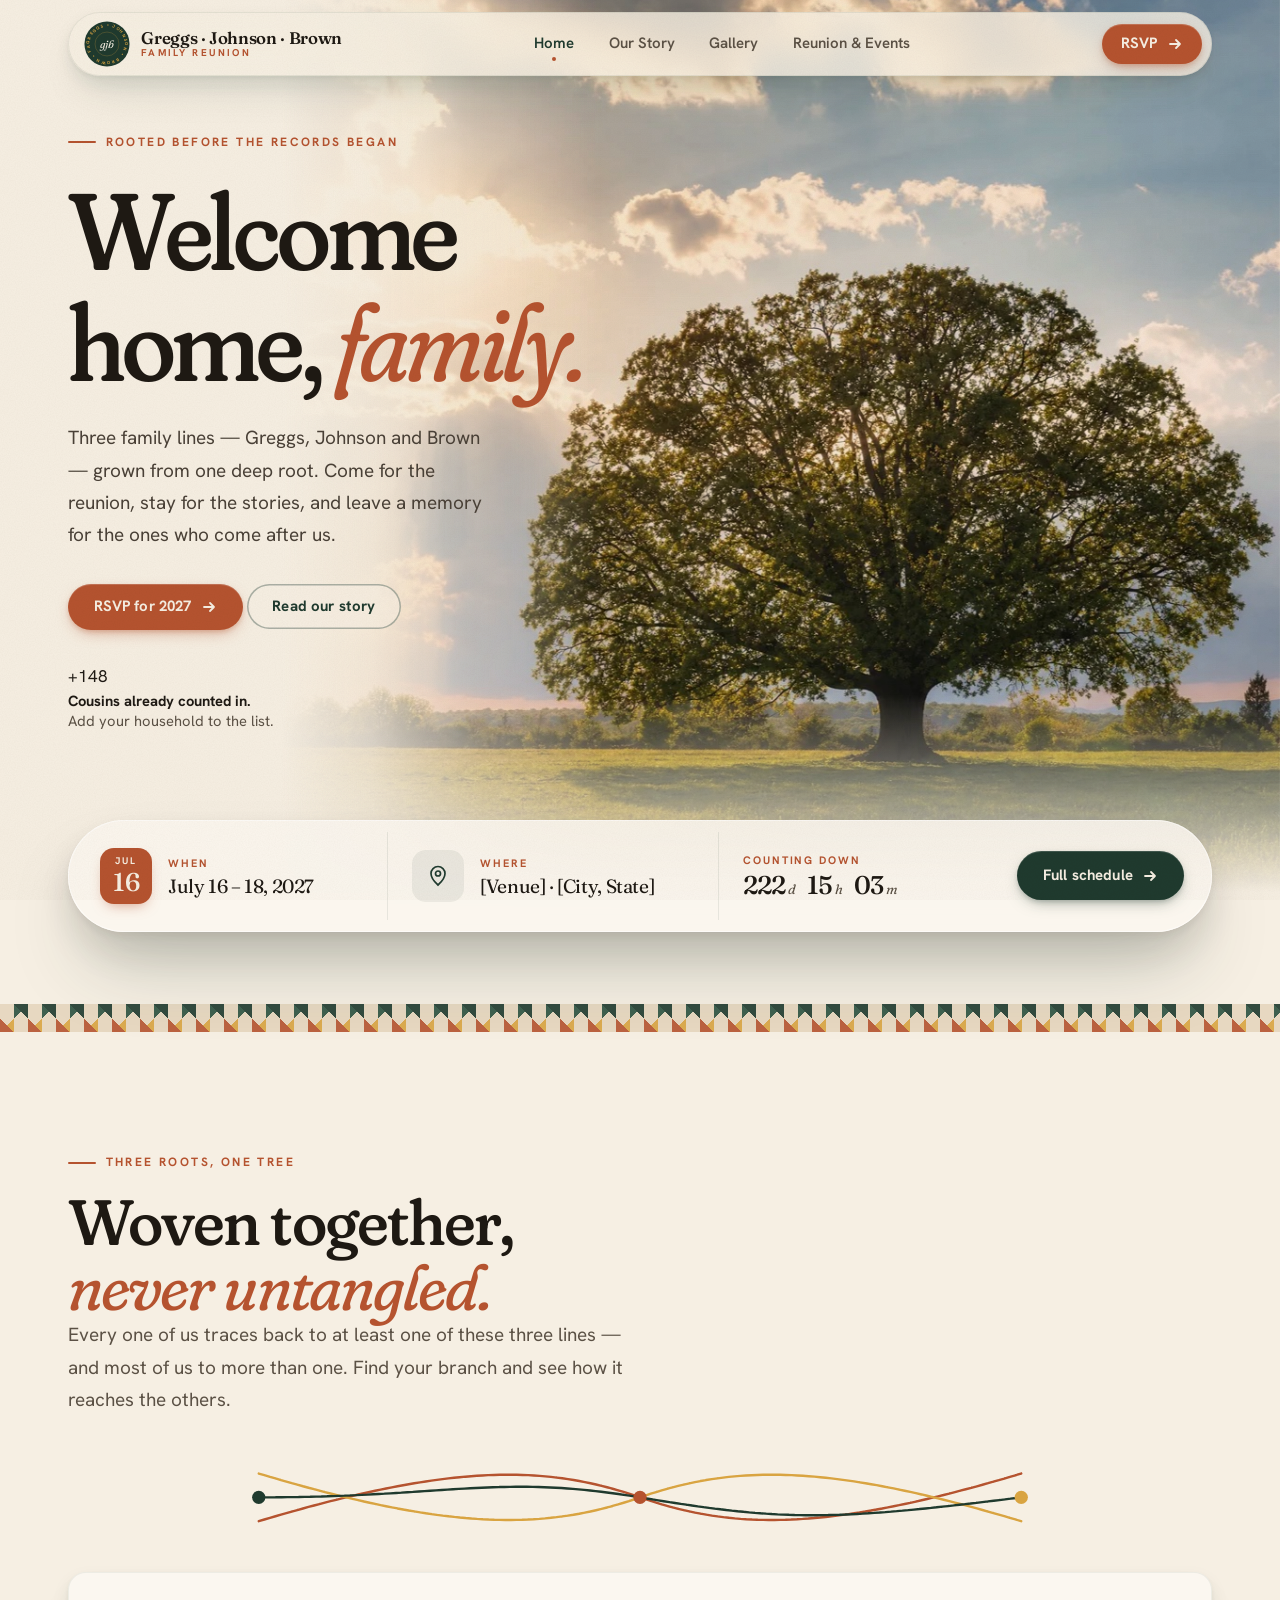
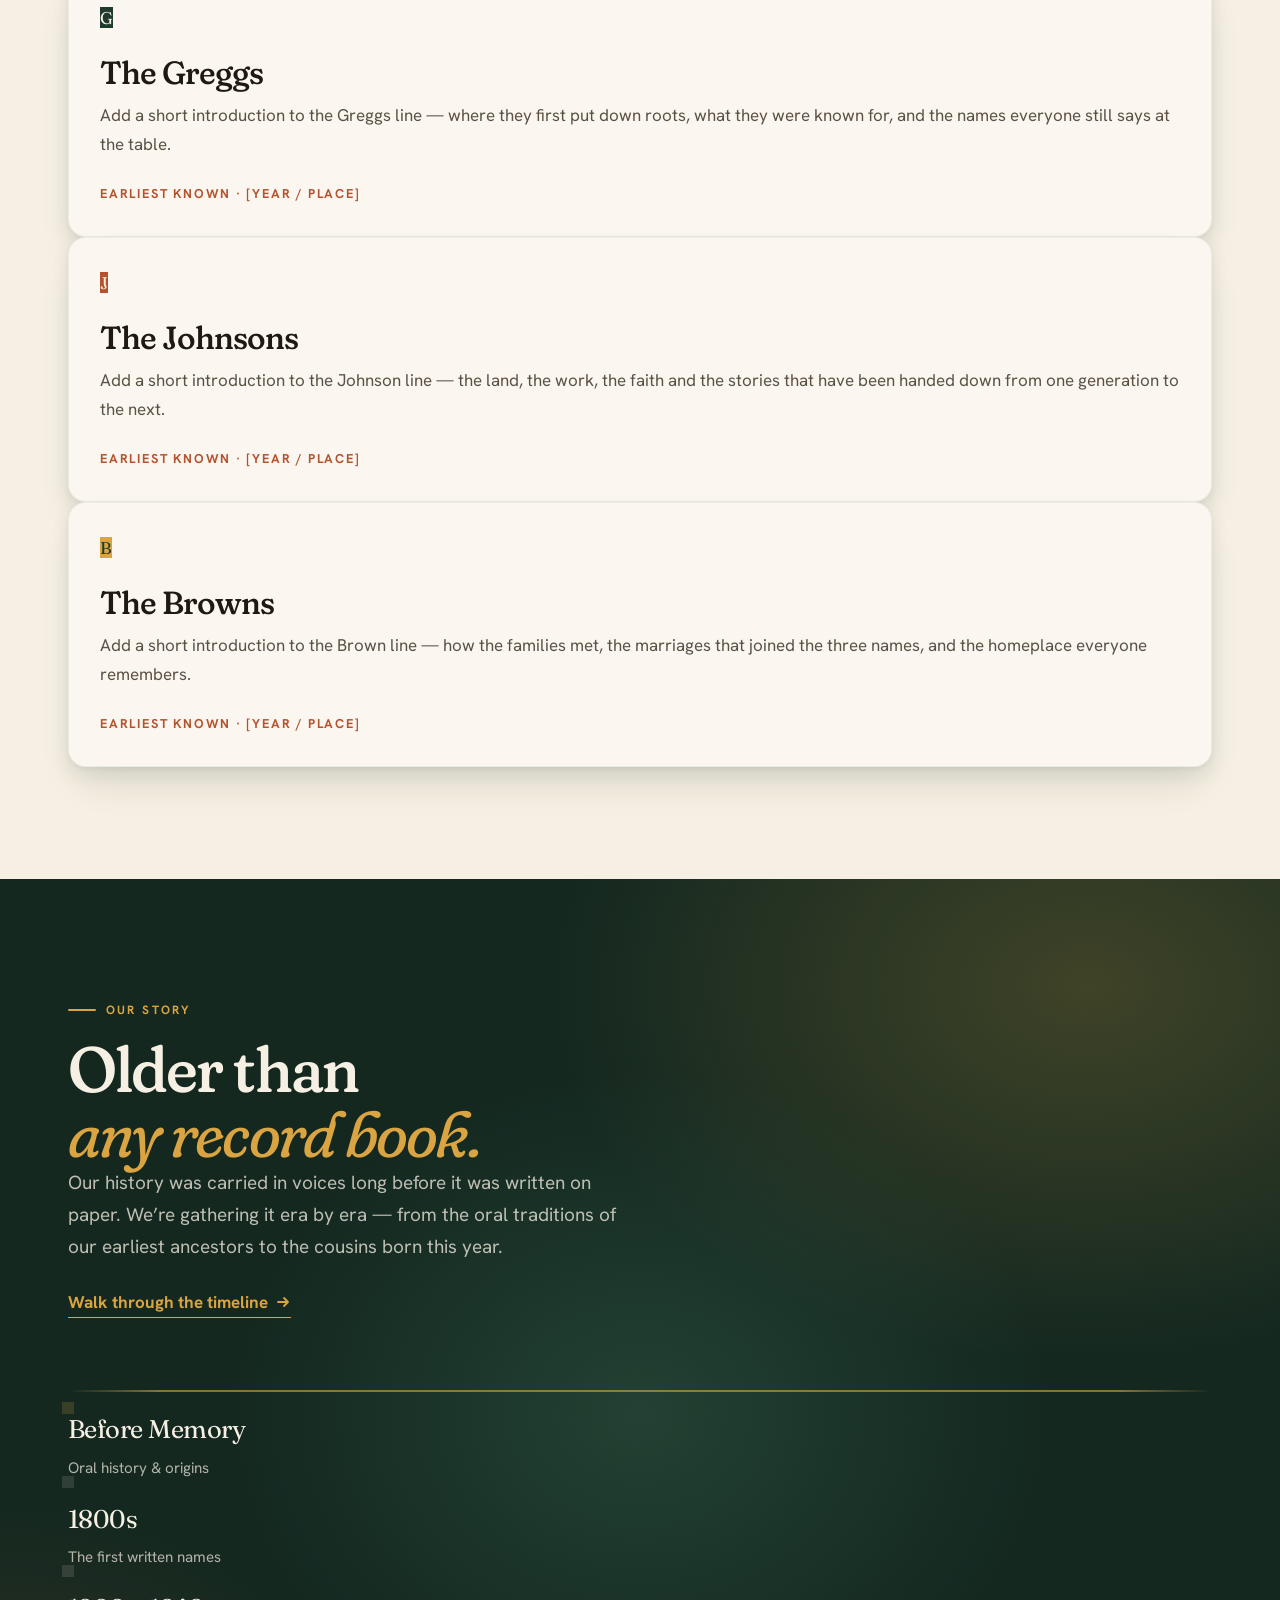
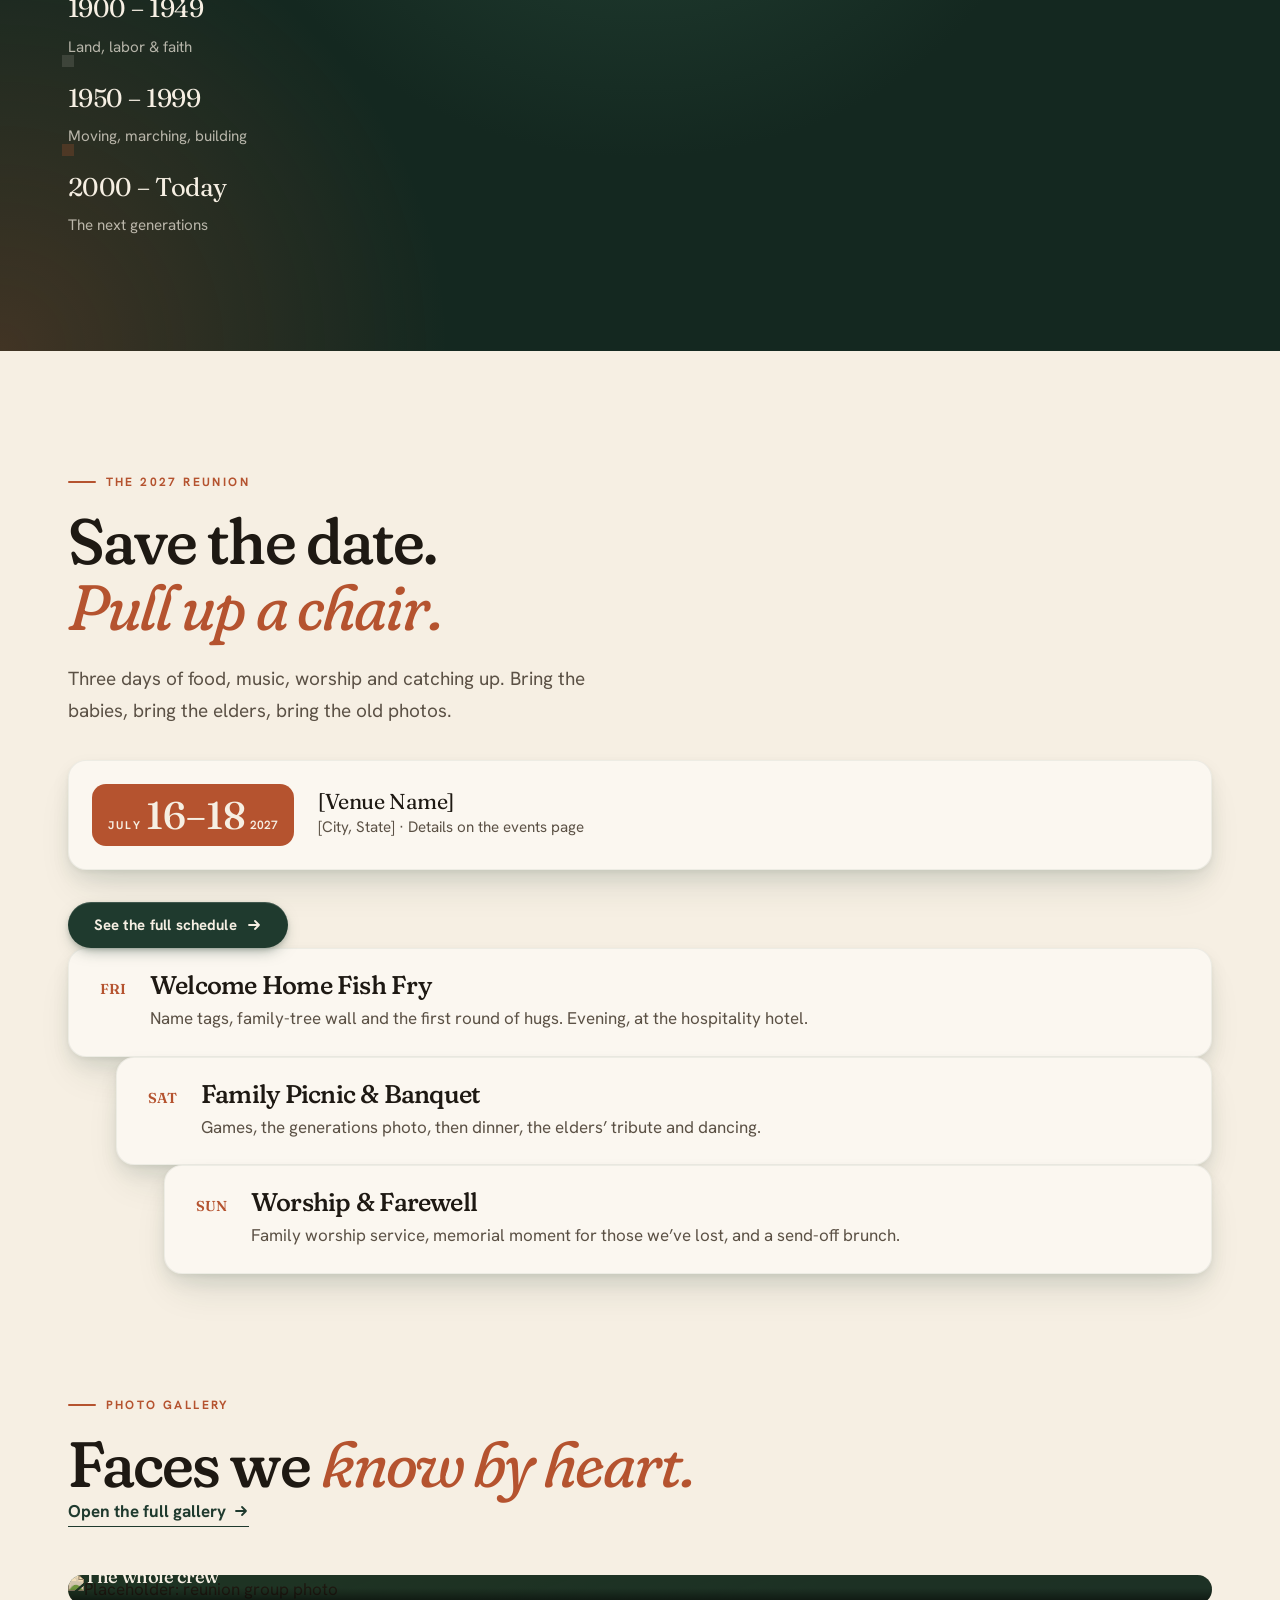
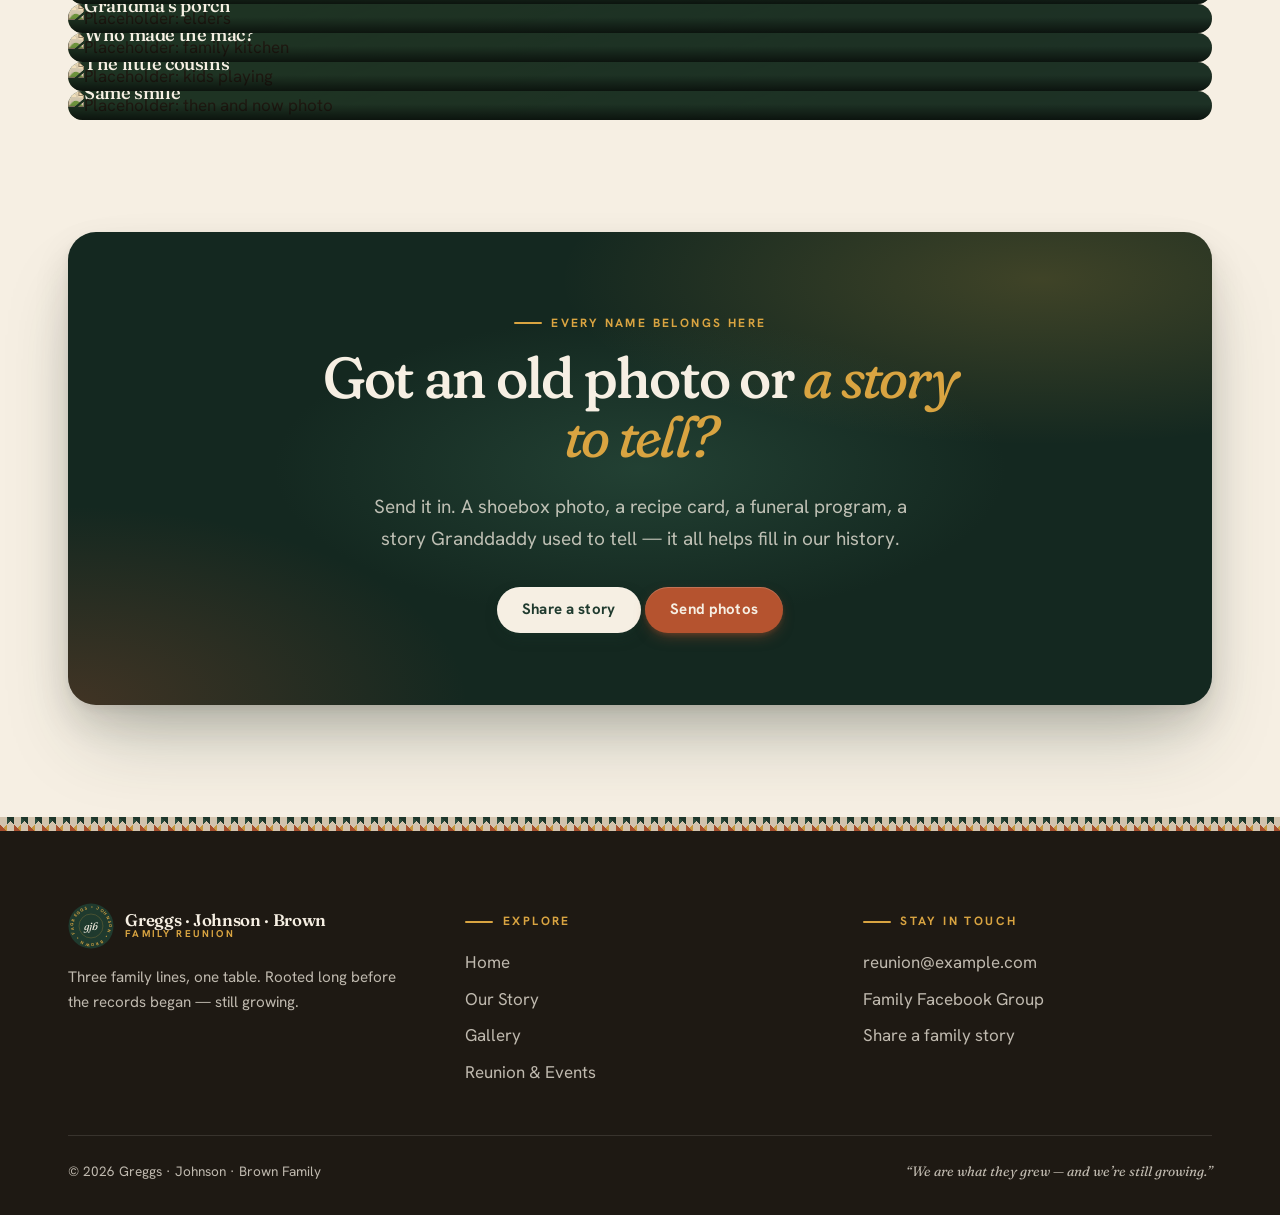
==== commit 992d4585: "Add family trees to gallery and image-led home hero - Elders & ancestors filter now shows Greggs, Jo" ====
--- a/index.html
+++ b/index.html
@@ -12,13 +12,72 @@
   <script src="assets/tw-config.js"></script>
   <link rel="stylesheet" href="assets/site.css">
   <style>
-    .stack { position: relative; aspect-ratio: 1 / 1.05; }
-    .stack .polaroid { position: absolute; width: 58%; }
-    .stack .p1 { left: 2%; top: 8%; transform: rotate(-7deg); z-index: 1; }
-    .stack .p2 { right: 0; top: 0; transform: rotate(5deg); z-index: 2; }
-    .stack .p3 { left: 22%; bottom: 0; transform: rotate(-1.5deg); z-index: 3; width: 54%; }
-    .stack .polaroid:hover { transform: rotate(0) translateY(-8px) scale(1.03); z-index: 5; }
-    .float-count { position: absolute; z-index: 6; right: -2%; bottom: 6%; width: min(290px, 70%); }
+    /* ---------- Hero ---------- */
+    .hero { position: relative; isolation: isolate; overflow: hidden; margin-top: -84px; display: flex; align-items: flex-start; }
+    .hero-media { position: absolute; left: 0; right: 0; bottom: 0; height: 540px; z-index: -1; overflow: hidden; }
+    .hero-media img {
+      position: absolute; inset: 0; width: 100%; height: 100%; object-fit: cover; object-position: 64% 70%;
+      animation: settle 2.6s var(--ease-out) both;
+    }
+    /* warm colour treatment (multiply) so the photo sits in the brand palette */
+    .hero-media::before { content: ""; position: absolute; inset: 0; z-index: 1; background: linear-gradient(160deg, rgba(217,164,65,.22), rgba(181,83,47,.10) 60%, rgba(31,58,46,.16)); mix-blend-mode: multiply; }
+    /* paper fades: photo dissolves into the page instead of ending on a hard edge */
+    .hero-media::after {
+      content: ""; position: absolute; inset: 0; z-index: 2;
+      background: linear-gradient(to bottom, var(--paper) 0%, rgba(246,239,227,.55) 14%, rgba(246,239,227,0) 34%, rgba(246,239,227,0) 74%, var(--paper) 100%);
+    }
+    @keyframes settle { from { transform: scale(1.07); opacity: 0; } to { transform: none; opacity: 1; } }
+    .hero-content { position: relative; padding-top: calc(84px + var(--s-6)); padding-bottom: 420px; }
+    .hero h1 { font-size: clamp(3.1rem, 12vw, 6.8rem); margin-top: var(--s-4); max-width: 9.5ch; }
+    .hero .lede { margin-top: var(--s-4); max-width: 30rem; color: #4A4137; }
+    .hero-ghost { background: rgba(246,239,227,.55); backdrop-filter: blur(6px); -webkit-backdrop-filter: blur(6px); }
+
+    @media (min-width: 1024px) {
+      .hero { min-height: min(100svh, 940px); align-items: center; }
+      .hero-media { top: 0; height: auto; left: 22%; }
+      .hero-media img { object-position: 60% 62%; }
+      .hero-media::after {
+        background:
+          linear-gradient(to right, var(--paper) 0%, rgba(246,239,227,.82) 9%, rgba(246,239,227,.35) 20%, rgba(246,239,227,0) 32%),
+          linear-gradient(to bottom, rgba(246,239,227,0) 78%, var(--paper) 100%);
+      }
+      .hero-content { padding-top: calc(84px + var(--s-5)); padding-bottom: calc(var(--s-8) + var(--s-5)); }
+      .hero .lede { max-width: 27rem; }
+    }
+
+    /* At-a-glance bar */
+    .hero-bar-wrap { position: relative; z-index: 3; margin-top: calc(-1 * var(--s-7)); margin-bottom: var(--s-7); }
+    .hero-bar {
+      display: grid; grid-template-columns: 1fr; gap: 0; border-radius: 24px; padding: var(--s-2);
+      background: rgba(251,247,240,.9); backdrop-filter: blur(16px) saturate(1.2); -webkit-backdrop-filter: blur(16px) saturate(1.2);
+      box-shadow: var(--sh-3), inset 0 0 0 1px rgba(255,255,255,.6);
+    }
+    .hb-item { display: flex; align-items: center; gap: var(--s-3); padding: var(--s-3) var(--s-3); }
+    .hb-item + .hb-item { border-top: 1px solid rgba(31,58,46,.09); }
+    .hb-label { font-size: .68rem; letter-spacing: .18em; text-transform: uppercase; font-weight: 700; color: var(--clay); }
+    .hb-value { font-family: 'Fraunces', serif; font-size: 1.2rem; letter-spacing: -0.02em; line-height: 1.25; margin-top: .1rem; }
+    .hb-date { display: grid; place-items: center; width: 52px; height: 56px; flex: none; border-radius: 14px; background: var(--clay); color: var(--paper); line-height: 1; box-shadow: 0 6px 14px -6px rgba(181,83,47,.6); }
+    .hb-date small { font-size: .6rem; letter-spacing: .18em; font-weight: 700; margin-top: .4rem; }
+    .hb-date b { font-family: 'Fraunces', serif; font-weight: 500; font-size: 1.6rem; margin-bottom: .35rem; }
+    .hb-icon { flex: none; width: 52px; height: 52px; padding: 14px; border-radius: 14px; background: rgba(31,58,46,.07); color: var(--leaf); }
+    .hb-count { display: flex; align-items: baseline; gap: .15rem; margin-top: .1rem; font-family: 'Fraunces', serif; }
+    .hb-count b { font-weight: 500; font-size: 1.6rem; letter-spacing: -0.03em; font-variant-numeric: tabular-nums; line-height: 1.1; }
+    .hb-count span { font-size: .85rem; color: var(--ink-soft); margin-right: .55rem; font-style: italic; }
+    .hb-cta .btn { width: 100%; justify-content: center; }
+    @media (min-width: 640px) {
+      .hero-bar { grid-template-columns: 1fr 1fr; }
+      .hb-item + .hb-item { border-top: 0; }
+      .hb-item:nth-child(n+3) { border-top: 1px solid rgba(31,58,46,.09); }
+      .hb-item:nth-child(even) { border-left: 1px solid rgba(31,58,46,.09); }
+    }
+    @media (min-width: 1100px) {
+      .hero-bar { grid-template-columns: 1.1fr 1.2fr 1fr auto; padding: var(--s-2) var(--s-2) var(--s-2) var(--s-3); border-radius: 999px; }
+      .hb-item:nth-child(n+3) { border-top: 0; }
+      .hb-item + .hb-item { border-left: 1px solid rgba(31,58,46,.09); padding-left: var(--s-4); }
+      .hb-cta { border-left: 0 !important; }
+      .hb-cta .btn { width: auto; padding: 1.05rem 1.6rem; }
+    }
+    @media (prefers-reduced-motion: reduce) { .hero-media img { animation: none; } }
     .braid path { stroke-dasharray: 6 0; }
     .root-card { transition: transform .6s var(--ease-spring); }
     .root-card:hover { transform: translateY(-6px); }
@@ -39,62 +98,53 @@
 
   <main>
     <!-- HERO -->
-    <section class="relative isolate" style="padding-block: var(--s-7) var(--s-8)">
-      <div class="hero-bg"></div>
-      <div class="wrap grid items-center gap-16 lg:grid-cols-[1.1fr_1fr]">
-        <div>
-          <p class="eyebrow rise d1">Rooted before the records began</p>
-          <h1 class="rise d2" style="font-size: clamp(3rem, 8.5vw, 6.4rem); margin-top: var(--s-4)">
-            Welcome home, <em>family.</em>
-          </h1>
-          <p class="lede rise d3" style="margin-top: var(--s-4)">
-            This is the gathering place for the Greggs, Johnson and Brown family — three lines woven
-            together across generations. Come for the reunion, stay for the stories, and leave a
-            memory for the ones who come after us.
-          </p>
-          <div class="flex flex-wrap gap-3 rise d4" style="margin-top: var(--s-5)">
-            <a class="btn btn-clay" href="events.html#rsvp">RSVP for 2027
-              <svg width="16" height="16" viewBox="0 0 16 16" fill="none" aria-hidden="true"><path d="M3 8h10m-4-4 4 4-4 4" stroke="currentColor" stroke-width="1.8" stroke-linecap="round" stroke-linejoin="round"/></svg>
-            </a>
-            <a class="btn btn-ghost" href="story.html">Read our story</a>
-          </div>
-          <div class="flex items-center gap-4 rise d5" style="margin-top: var(--s-6)">
-            <div class="flex -space-x-3">
-              <img class="h-11 w-11 rounded-full ring-4 ring-paper object-cover" src="https://placehold.co/88x88/2C5140/E6D6BE?text=+" alt="">
-              <img class="h-11 w-11 rounded-full ring-4 ring-paper object-cover" src="https://placehold.co/88x88/B5532F/F6EFE3?text=+" alt="">
-              <img class="h-11 w-11 rounded-full ring-4 ring-paper object-cover" src="https://placehold.co/88x88/D9A441/1F3A2E?text=+" alt="">
-              <span class="grid h-11 w-11 place-items-center rounded-full bg-leaf text-paper text-xs font-bold ring-4 ring-paper">+148</span>
-            </div>
-            <p style="font-size:.95rem;color:var(--ink-soft);line-height:1.4"><b style="color:var(--ink)">Cousins already counted in.</b><br>Add your household to the list.</p>
-          </div>
-        </div>
-
-        <div class="relative rise d3">
-          <div class="stack">
-            <figure class="polaroid p1">
-              <div class="photo" style="aspect-ratio:4/5"><img src="https://placehold.co/600x750/2C5140/E6D6BE?text=Grandparents&font=playfair-display" alt="Placeholder: family elders portrait"></div>
-              <figcaption>The elders, Sunday best</figcaption>
-            </figure>
-            <figure class="polaroid p2">
-              <div class="photo" style="aspect-ratio:4/5"><img src="https://placehold.co/600x750/B5532F/F6EFE3?text=Cousins&font=playfair-display" alt="Placeholder: cousins at a past reunion"></div>
-              <figcaption>Cousins, every summer</figcaption>
-            </figure>
-            <figure class="polaroid p3">
-              <div class="photo" style="aspect-ratio:5/4"><img src="https://placehold.co/700x560/1F3A2E/D9A441?text=The+Whole+Family&font=playfair-display" alt="Placeholder: whole-family group photo"></div>
-              <figcaption>All of us, one frame</figcaption>
-            </figure>
-          </div>
-          <div class="float-count card card-float hidden sm:block" style="padding: var(--s-3) var(--s-4); background: var(--leaf); color: var(--paper)">
-            <p style="font-size:.7rem;letter-spacing:.2em;text-transform:uppercase;font-weight:700;color:var(--gold)">Reunion begins in</p>
-            <div style="display:flex;gap:var(--s-3);margin-top:.4rem;font-family:Fraunces,serif;line-height:1">
-              <div><b data-count="d" style="font-size:2rem;font-weight:500">--</b><span style="display:block;font-size:.65rem;opacity:.7;font-family:Hanken Grotesk;letter-spacing:.1em">DAYS</span></div>
-              <div><b data-count="h" style="font-size:2rem;font-weight:500">--</b><span style="display:block;font-size:.65rem;opacity:.7;font-family:Hanken Grotesk;letter-spacing:.1em">HRS</span></div>
-              <div><b data-count="m" style="font-size:2rem;font-weight:500">--</b><span style="display:block;font-size:.65rem;opacity:.7;font-family:Hanken Grotesk;letter-spacing:.1em">MIN</span></div>
-            </div>
-          </div>
-        </div>
-      </div>
-    </section>
+    <section class="hero" aria-labelledby="hero-title">
+      <div class="hero-media" aria-hidden="true">
+        <img src="assets/images/hero-tree.jpg" alt="" fetchpriority="high">
+      </div>
+      <div class="wrap hero-content">
+        <p class="eyebrow rise d1">Rooted before the records began</p>
+        <h1 id="hero-title" class="rise d2">Welcome home, <em>family.</em></h1>
+        <p class="lede rise d3">Three family lines — Greggs, Johnson and Brown — grown from one deep root. Come for the reunion, stay for the stories, and leave a memory for the ones who come after us.</p>
+        <div class="flex flex-wrap gap-3 rise d4" style="margin-top: var(--s-5)">
+          <a class="btn btn-clay" href="events.html#rsvp">RSVP for 2027
+            <svg width="16" height="16" viewBox="0 0 16 16" fill="none" aria-hidden="true"><path d="M3 8h10m-4-4 4 4-4 4" stroke="currentColor" stroke-width="1.8" stroke-linecap="round" stroke-linejoin="round"/></svg>
+          </a>
+          <a class="btn btn-ghost hero-ghost" href="story.html">Read our story</a>
+        </div>
+        <div class="flex items-center gap-4 rise d5" style="margin-top: var(--s-5)">
+          <div class="flex -space-x-3">
+            <img class="h-10 w-10 rounded-full ring-4 ring-paper object-cover" src="https://placehold.co/80x80/2C5140/E6D6BE?text=+" alt="">
+            <img class="h-10 w-10 rounded-full ring-4 ring-paper object-cover" src="https://placehold.co/80x80/B5532F/F6EFE3?text=+" alt="">
+            <img class="h-10 w-10 rounded-full ring-4 ring-paper object-cover" src="https://placehold.co/80x80/D9A441/1F3A2E?text=+" alt="">
+            <span class="grid h-10 w-10 place-items-center rounded-full bg-leaf text-paper text-xs font-bold ring-4 ring-paper">+148</span>
+          </div>
+          <p style="font-size:.92rem;color:var(--ink-soft);line-height:1.4"><b style="color:var(--ink)">Cousins already counted in.</b><br>Add your household to the list.</p>
+        </div>
+      </div>
+    </section>
+
+    <!-- Reunion at-a-glance bar (floats over the hero's bottom edge) -->
+    <div class="wrap hero-bar-wrap">
+      <div class="hero-bar rise d5">
+        <div class="hb-item">
+          <span class="hb-date"><small>JUL</small><b>16</b></span>
+          <div><p class="hb-label">When</p><p class="hb-value">July 16 – 18, 2027</p></div>
+        </div>
+        <div class="hb-item">
+          <svg class="hb-icon" width="22" height="22" viewBox="0 0 24 24" fill="none" aria-hidden="true"><path d="M12 21s-7-6.2-7-11.5A7 7 0 0 1 19 9.5C19 14.8 12 21 12 21Z" stroke="currentColor" stroke-width="1.7"/><circle cx="12" cy="9.5" r="2.5" stroke="currentColor" stroke-width="1.7"/></svg>
+          <div><p class="hb-label">Where</p><p class="hb-value">[Venue] · [City, State]</p></div>
+        </div>
+        <div class="hb-item">
+          <div><p class="hb-label">Counting down</p>
+            <p class="hb-count"><b data-count="d">--</b><span>d</span><b data-count="h">--</b><span>h</span><b data-count="m">--</b><span>m</span></p></div>
+        </div>
+        <div class="hb-item hb-cta">
+          <a class="btn" href="events.html">Full schedule
+            <svg width="16" height="16" viewBox="0 0 16 16" fill="none" aria-hidden="true"><path d="M3 8h10m-4-4 4 4-4 4" stroke="currentColor" stroke-width="1.8" stroke-linecap="round" stroke-linejoin="round"/></svg></a>
+        </div>
+      </div>
+    </div>
 
     <div class="quilt"></div>
 
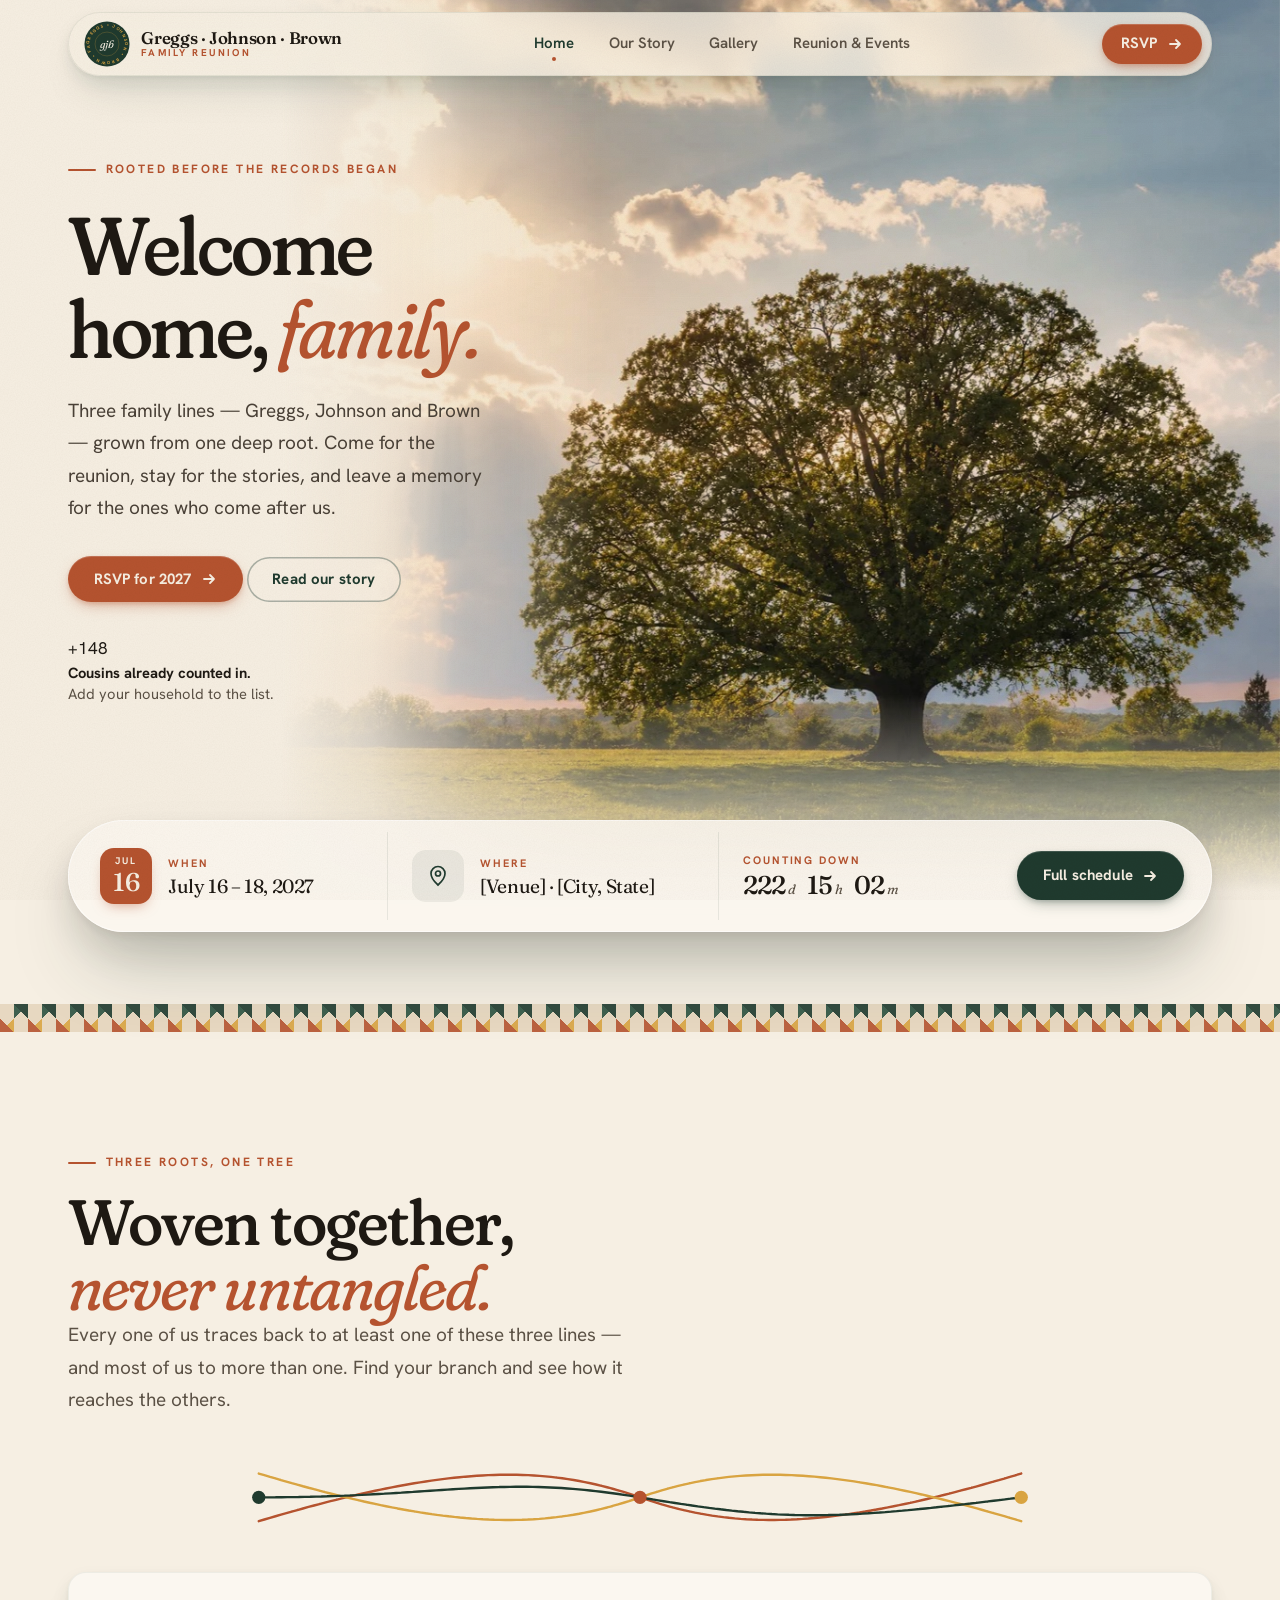
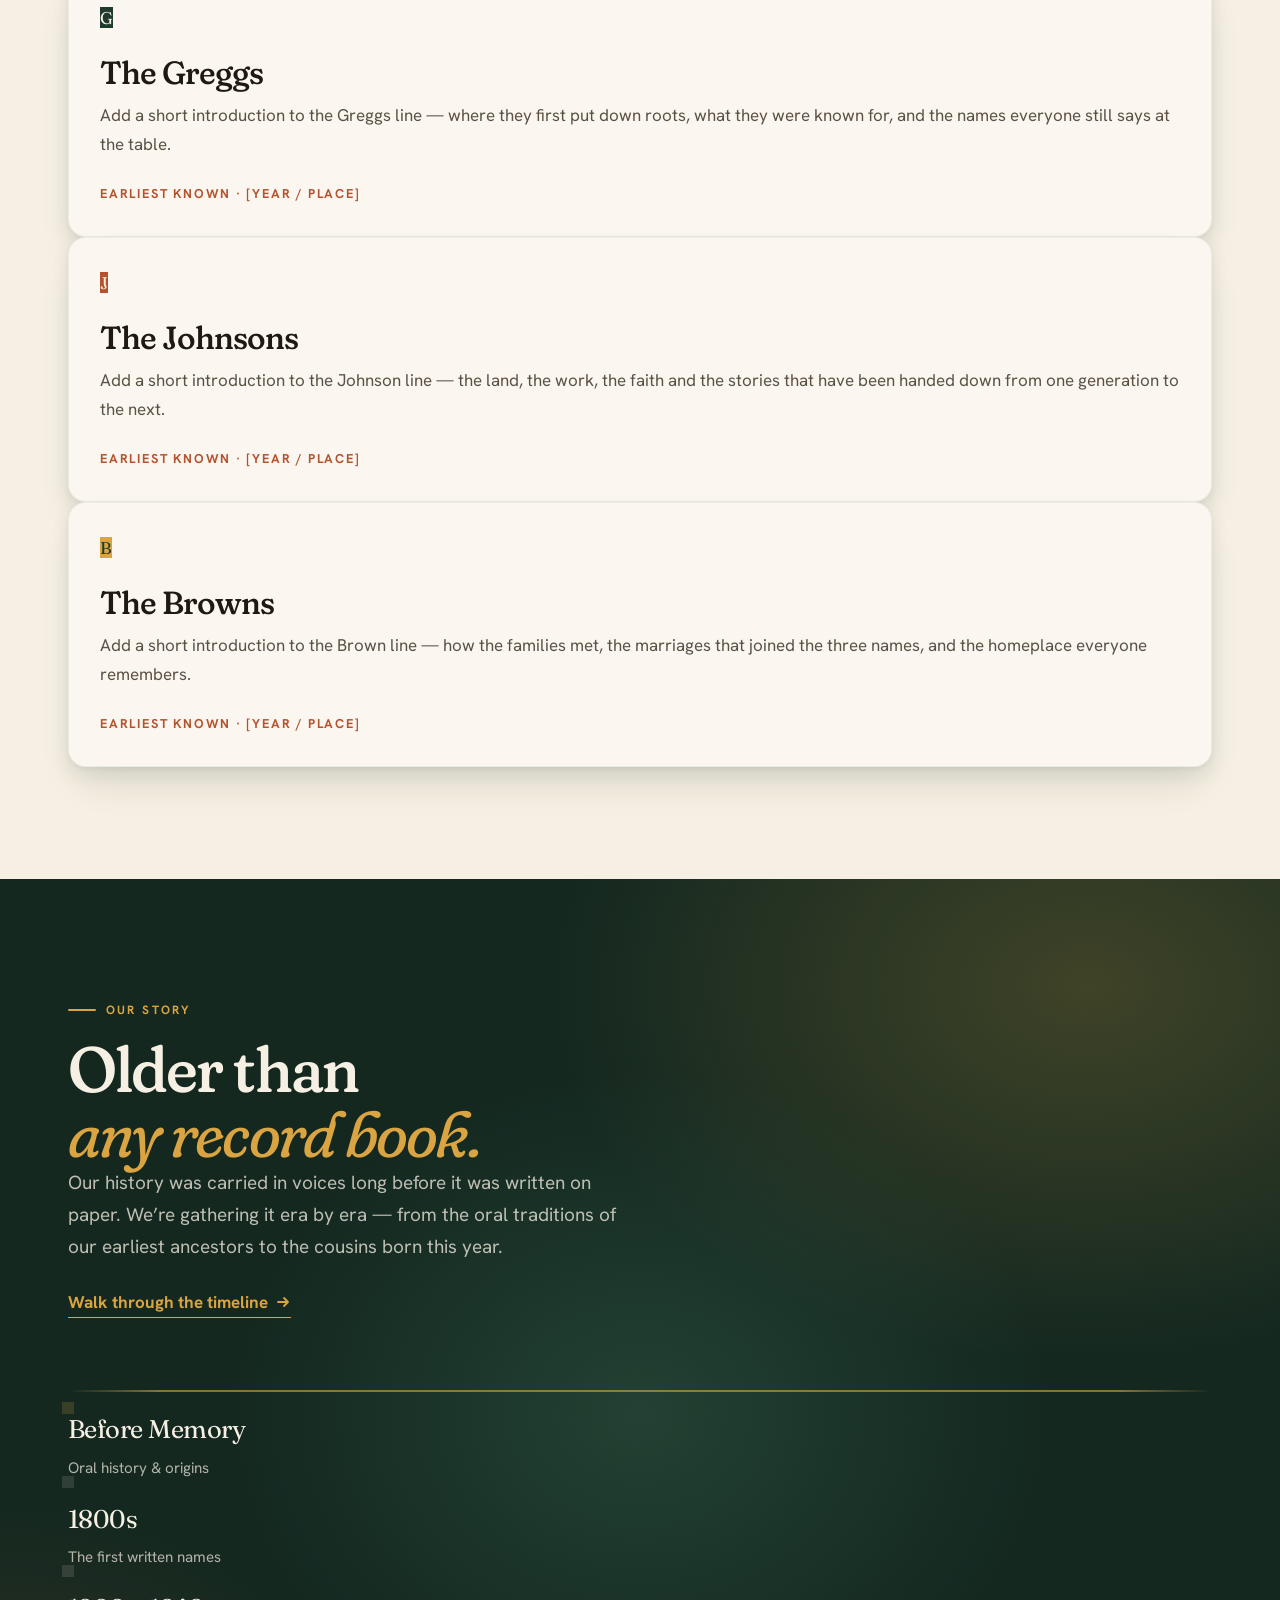
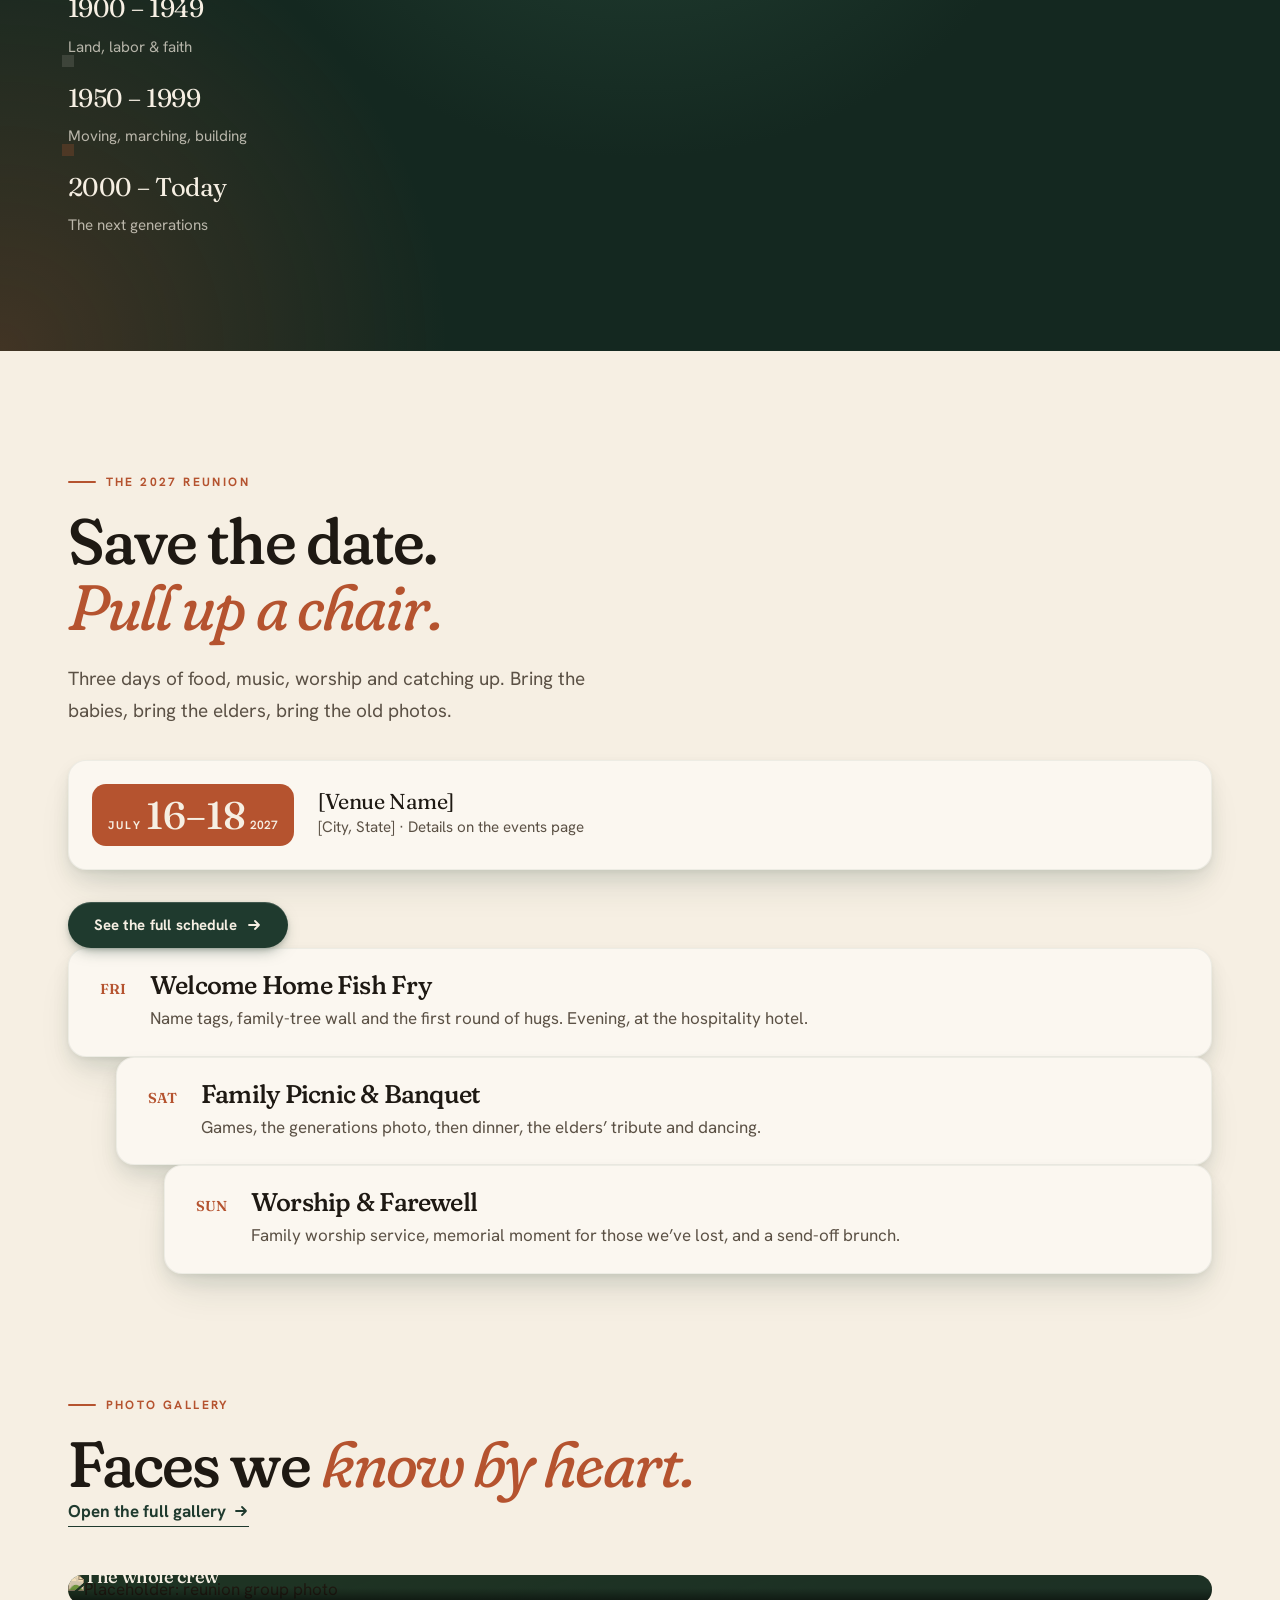
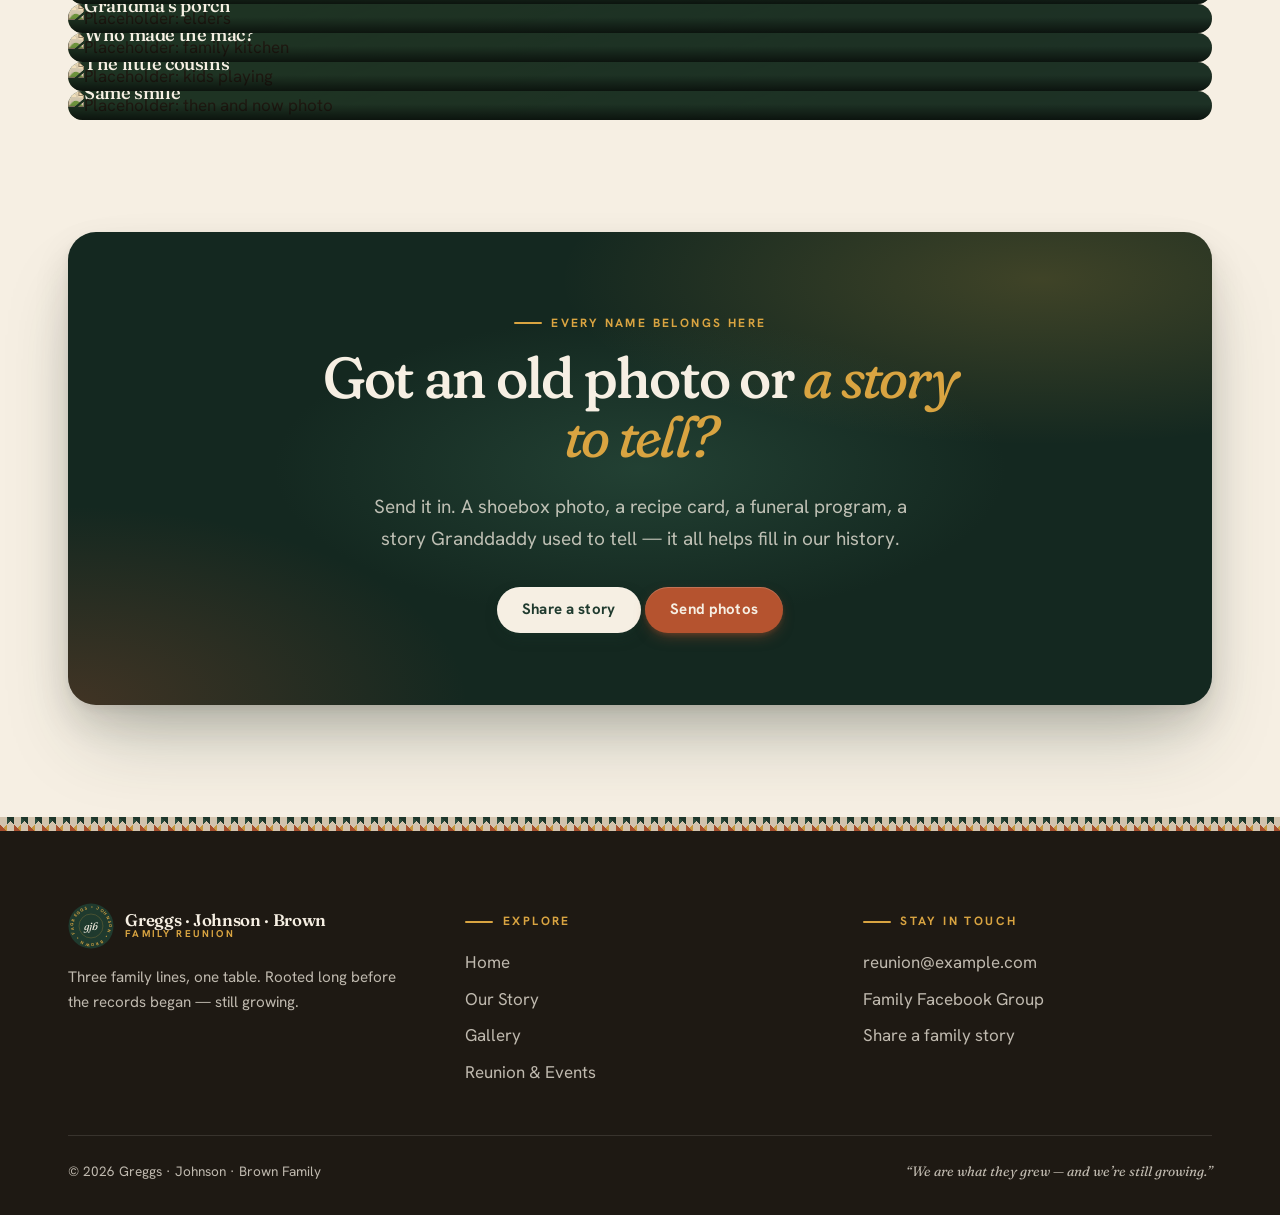
==== commit 41826aad: "Responsive fixes, clickable family-tree cards with bios - Fix horizontal overflow on Our Story at ph" ====
--- a/index.html
+++ b/index.html
@@ -34,7 +34,8 @@
 
     @media (min-width: 1024px) {
       .hero { min-height: min(100svh, 940px); align-items: center; }
-      .hero-media { top: 0; height: auto; left: 22%; }
+      .hero-media { top: 0; height: auto; left: 36%; }
+      .hero h1 { font-size: clamp(3.1rem, 6.4vw, 6.8rem); }
       .hero-media img { object-position: 60% 62%; }
       .hero-media::after {
         background:
@@ -44,6 +45,7 @@
       .hero-content { padding-top: calc(84px + var(--s-5)); padding-bottom: calc(var(--s-8) + var(--s-5)); }
       .hero .lede { max-width: 27rem; }
     }
+    @media (min-width: 1280px) { .hero-media { left: 22%; } }
 
     /* At-a-glance bar */
     .hero-bar-wrap { position: relative; z-index: 3; margin-top: calc(-1 * var(--s-7)); margin-bottom: var(--s-7); }
@@ -166,7 +168,7 @@
           <circle cx="200" cy="35" r="7" fill="#1F3A2E"/><circle cx="600" cy="35" r="7" fill="#B5532F"/><circle cx="1000" cy="35" r="7" fill="#D9A441"/>
         </svg>
 
-        <div class="grid gap-6 md:grid-cols-3" style="margin-top: var(--s-5)">
+        <div class="grid gap-6 lg:grid-cols-3" style="margin-top: var(--s-5)">
           <article class="root-card card reveal" style="padding: var(--s-5)">
             <span class="grid h-14 w-14 place-items-center rounded-full font-display text-2xl italic" style="background:var(--leaf);color:var(--paper)">G</span>
             <h3 style="font-size:2rem;margin-top:var(--s-4)">The Greggs</h3>
@@ -206,8 +208,8 @@
         </div>
 
         <div class="relative reveal" style="margin-top: var(--s-7)">
-          <div class="absolute left-0 right-0 hidden md:block" style="top: 11px; height: 2px; background: linear-gradient(90deg, transparent, rgba(217,164,65,.6) 8%, rgba(217,164,65,.6) 92%, transparent)"></div>
-          <div class="grid gap-6 sm:grid-cols-2 md:grid-cols-5">
+          <div class="absolute left-0 right-0 hidden lg:block" style="top: 11px; height: 2px; background: linear-gradient(90deg, transparent, rgba(217,164,65,.6) 8%, rgba(217,164,65,.6) 92%, transparent)"></div>
+          <div class="grid gap-6 grid-cols-2 md:grid-cols-3 lg:grid-cols-5">
             <a class="era-pill relative block" href="story.html#before">
               <span class="dot block h-6 w-6 rounded-full" style="background:var(--gold);box-shadow:0 0 0 6px rgba(217,164,65,.18)"></span>
               <p class="font-display" style="font-size:1.6rem;margin-top:var(--s-3);letter-spacing:-.02em">Before Memory</p>
--- a/assets/site.css
+++ b/assets/site.css
@@ -142,6 +142,11 @@
 }
 .mobile-menu.open { opacity: 1; transform: none; pointer-events: auto; }
 .mobile-menu .nav-link { font-size: 1.125rem; padding: .85rem 1rem; }
+@media (max-width: 419px) {
+  .brand-name { font-size: .86rem; white-space: nowrap; }
+  .brand .seal { width: 40px; height: 40px; }
+  .brand { gap: .55rem; }
+}
 @media (min-width: 900px) {
   .nav-links { display: flex; }
   .menu-toggle, .mobile-menu { display: none; }
